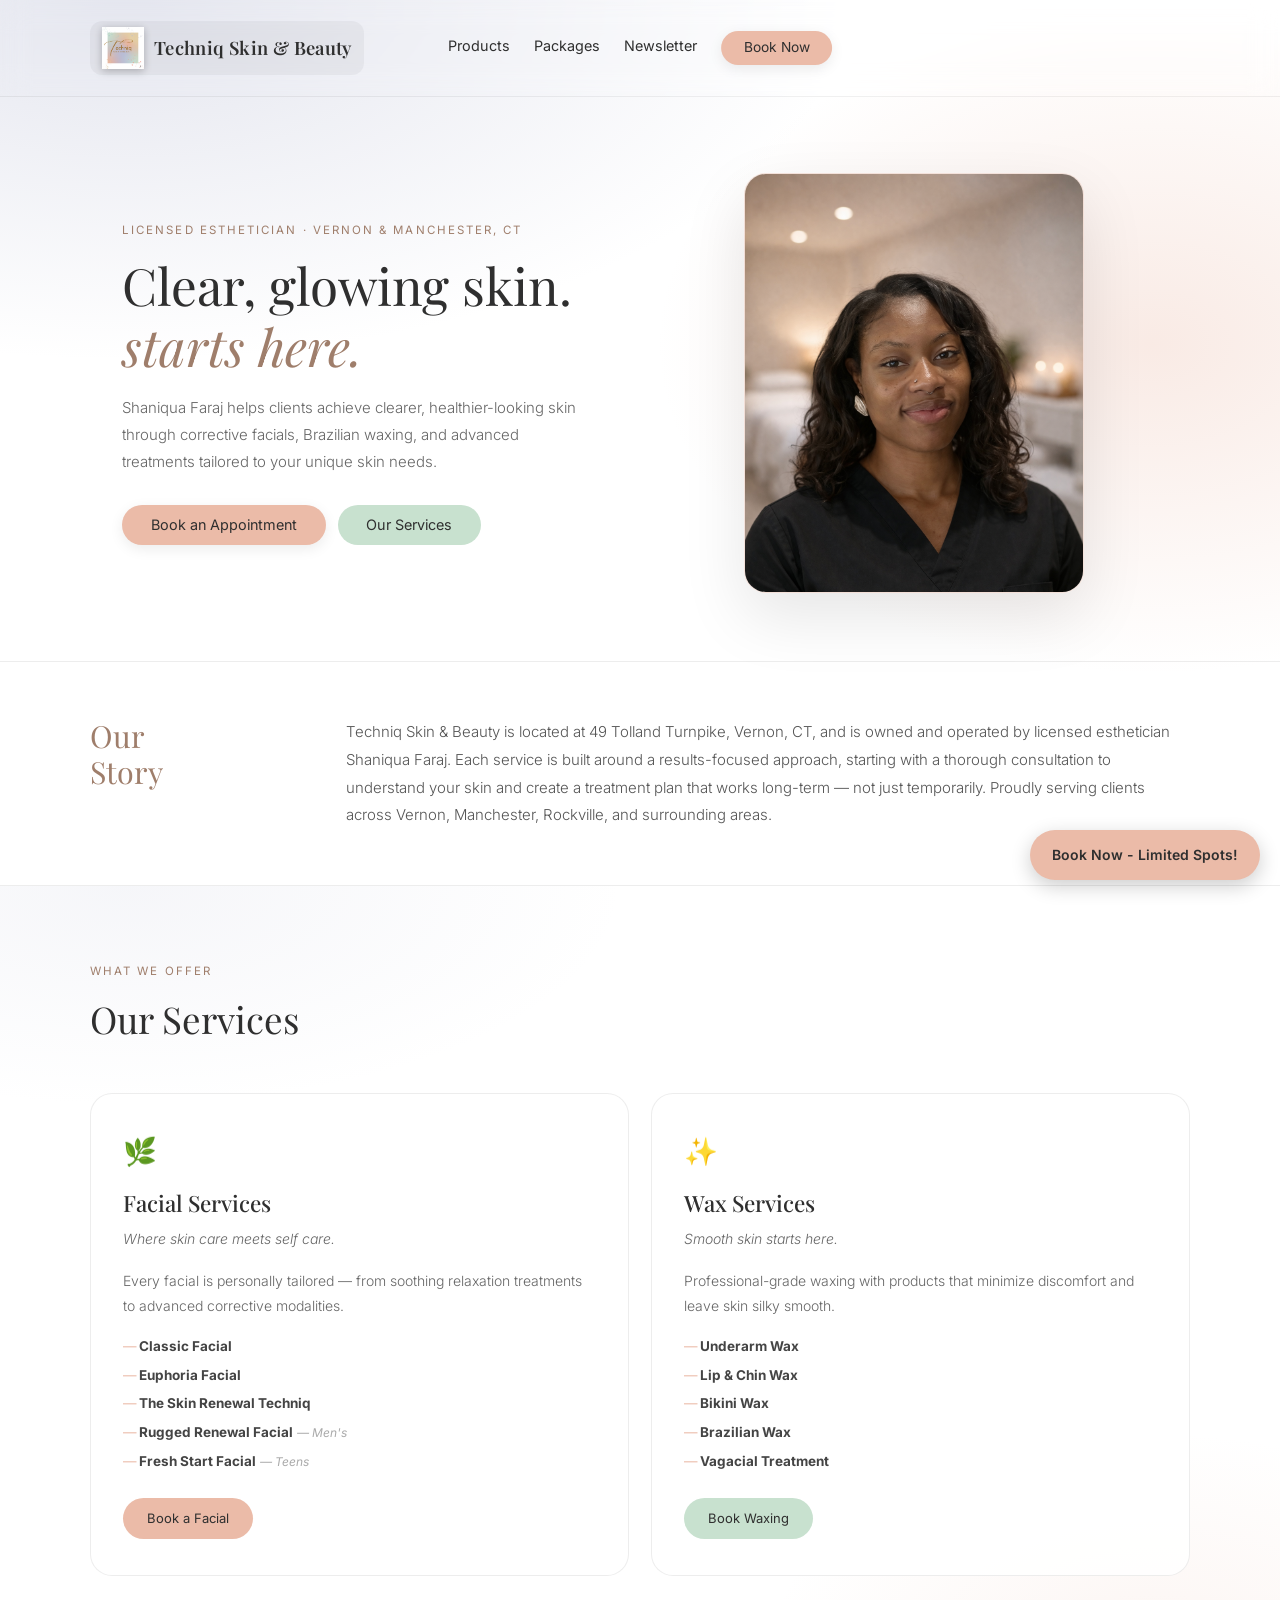
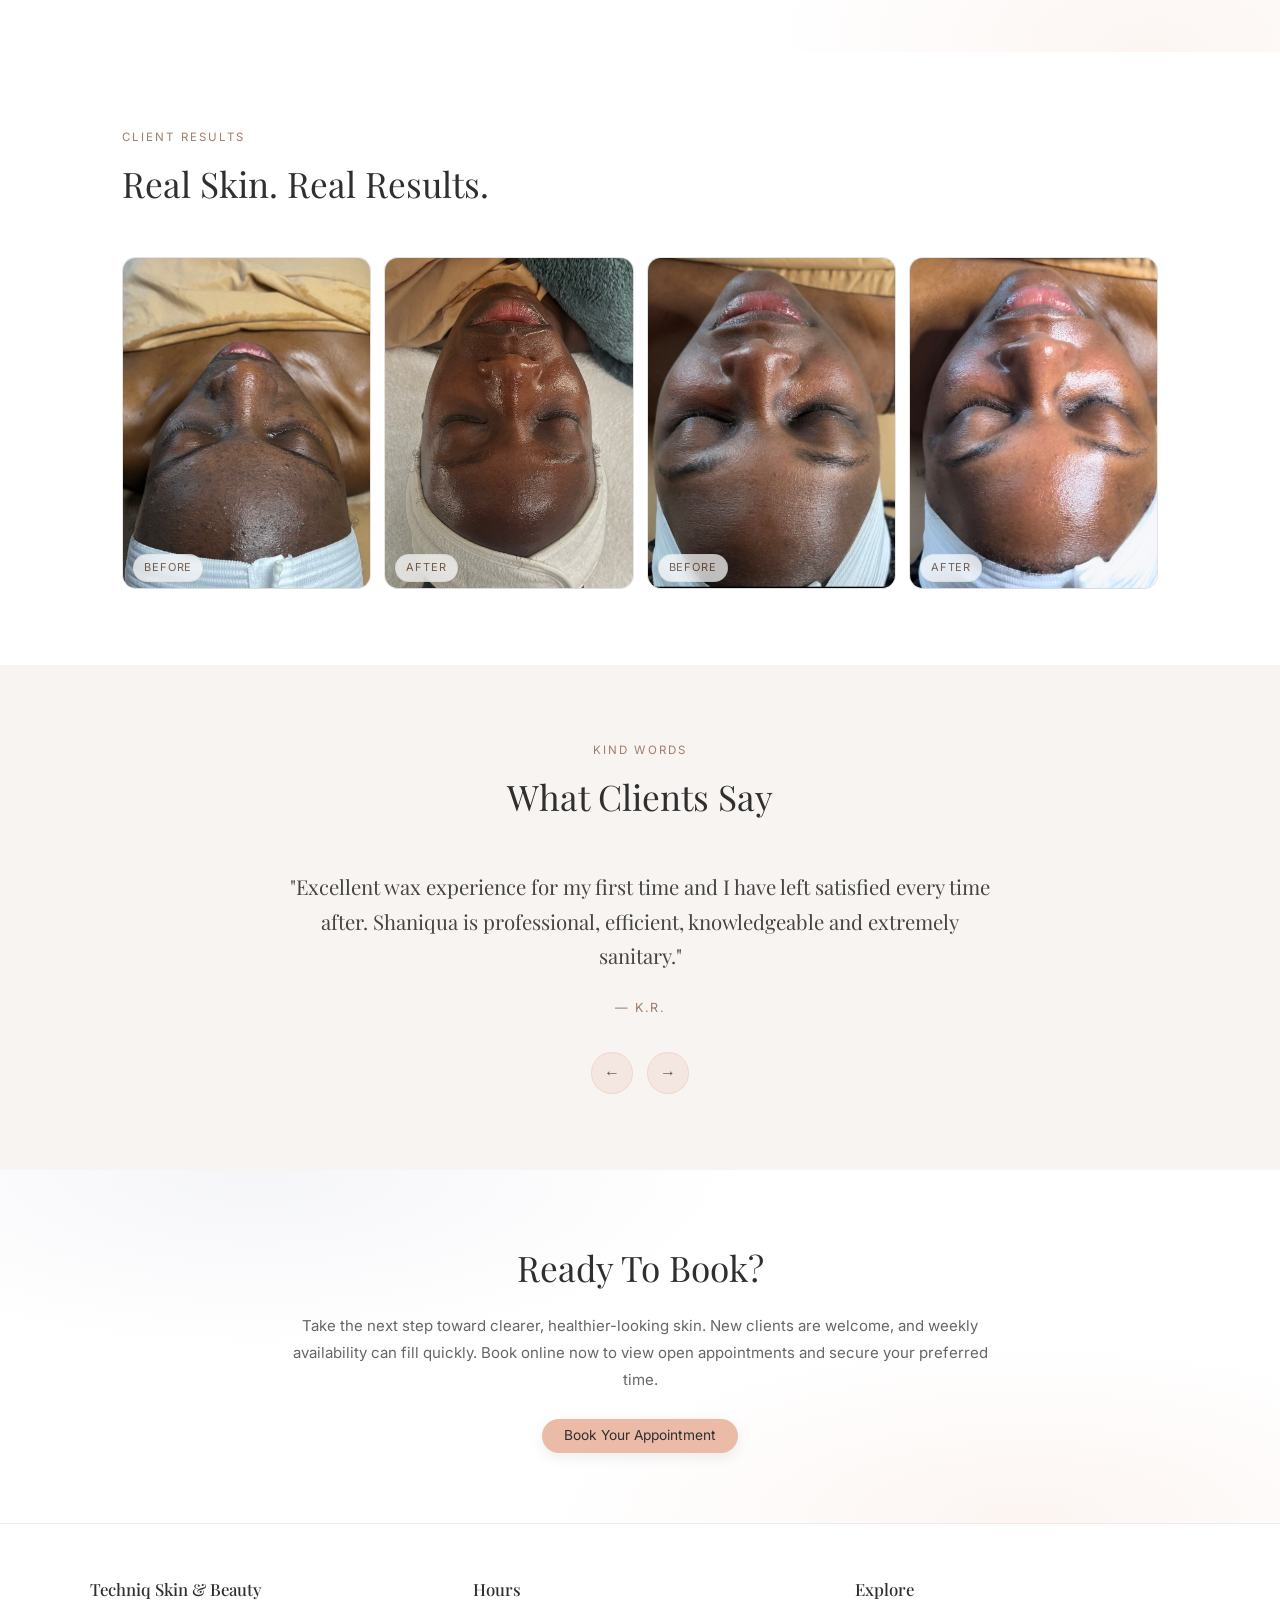
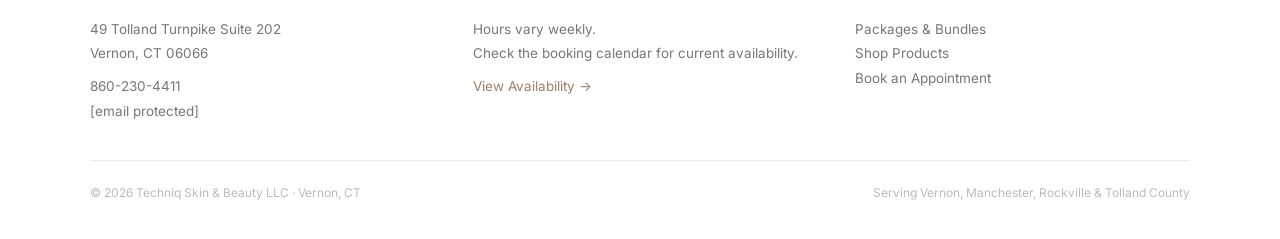
==== index.html @ f0618d81 "Add files via upload" ====
<!DOCTYPE html>
<html lang="en">
<head>
  <meta charset="UTF-8" />
  <meta name="viewport" content="width=device-width, initial-scale=1.0" />

  <!-- ═══════════════════════════════════════
       SEO — PRIMARY
  ════════════════════════════════════════ -->
  <title>Techniq Skin & Beauty | Licensed Esthetician in Vernon & Manchester, CT</title>
  <meta name="description" content="Techniq Skin & Beauty — licensed esthetician Shaniqua Faraj offering corrective facials, Brazilian waxing, microdermabrasion, and chemical peels in Vernon, CT. Serving Manchester, Rockville & surrounding areas. Book online today." />
  <meta name="keywords" content="esthetician Vernon CT, esthetician Manchester CT, facial Vernon CT, Brazilian wax Vernon CT, microdermabrasion Connecticut, corrective facial CT, skincare Rockville CT, waxing Vernon CT, chemical peel CT, licensed esthetician Hartford County" />
  <meta name="author" content="Techniq Skin & Beauty" />
  <meta name="robots" content="index, follow" />
  <link rel="canonical" href="https://www.techniqskinandbeauty.com/" />

  <!-- ═══════════════════════════════════════
       SEO — OPEN GRAPH
  ════════════════════════════════════════ -->
  <meta property="og:type" content="website" />
  <meta property="og:url" content="https://www.techniqskinandbeauty.com/" />
  <meta property="og:title" content="Techniq Skin & Beauty | Licensed Esthetician in Vernon, CT" />
  <meta property="og:description" content="Corrective facials, Brazilian waxing, microdermabrasion & more. Personalized skincare by licensed esthetician Shaniqua Faraj in Vernon, CT." />
  <meta property="og:locale" content="en_US" />
  <meta property="og:site_name" content="Techniq Skin & Beauty" />

  <!-- ═══════════════════════════════════════
       SEO — TWITTER CARD
  ════════════════════════════════════════ -->
  <meta name="twitter:card" content="summary_large_image" />
  <meta name="twitter:title" content="Techniq Skin & Beauty | Vernon, CT Esthetician" />
  <meta name="twitter:description" content="Corrective facials, Brazilian waxing & more. Book with licensed esthetician Shaniqua Faraj in Vernon, CT." />

  <!-- ═══════════════════════════════════════
       SEO — LOCAL BUSINESS SCHEMA
  ════════════════════════════════════════ -->
  <script type="application/ld+json">
  {
    "@context": "https://schema.org",
    "@type": "BeautySalon",
    "name": "Techniq Skin & Beauty LLC",
    "description": "Licensed esthetician offering corrective facials, Brazilian waxing, microdermabrasion, chemical peels, and customized skincare treatments in Vernon, CT.",
    "url": "https://www.techniqskinandbeauty.com/",
    "telephone": "+18602304411",
    "email": "techniqskinandbeauty@gmail.com",
    "address": {
      "@type": "PostalAddress",
      "streetAddress": "49 Tolland Turnpike Suite 202",
      "addressLocality": "Vernon",
      "addressRegion": "CT",
      "postalCode": "06066",
      "addressCountry": "US"
    },
    "geo": {
      "@type": "GeoCoordinates",
      "latitude": 41.81808,
      "longitude": -72.51005
    },
    "areaServed": ["Vernon, CT", "Manchester, CT", "Rockville, CT", "Tolland, CT", "South Windsor, CT"],
    "priceRange": "$$",
    "hasMap": "https://maps.google.com/?q=Techniq+Skin+Beauty+LLC+Vernon+CT",
    "employee": {
      "@type": "Person",
      "name": "Shaniqua Faraj",
      "jobTitle": "Licensed Esthetician"
    },
    "makesOffer": [
      { "@type": "Offer", "itemOffered": { "@type": "Service", "name": "Classic Facial" } },
      { "@type": "Offer", "itemOffered": { "@type": "Service", "name": "Euphoria Facial" } },
      { "@type": "Offer", "itemOffered": { "@type": "Service", "name": "The Skin Renewal Techniq" } },
      { "@type": "Offer", "itemOffered": { "@type": "Service", "name": "Brazilian Wax" } },
      { "@type": "Offer", "itemOffered": { "@type": "Service", "name": "Rugged Renewal Facial" } }
    ]
  }
  </script>

  <!-- ═══════════════════════════════════════
       SEO — FAQ SCHEMA
  ════════════════════════════════════════ -->
  <script type="application/ld+json">
  {
    "@context": "https://schema.org",
    "@type": "FAQPage",
    "mainEntity": [
      {
        "@type": "Question",
        "name": "Where is Techniq Skin & Beauty located?",
        "acceptedAnswer": { "@type": "Answer", "text": "49 Tolland Turnpike Suite 202, Vernon, CT 06066. Serving Manchester, Rockville, Tolland, and South Windsor." }
      },
      {
        "@type": "Question",
        "name": "What services does Techniq Skin & Beauty offer?",
        "acceptedAnswer": { "@type": "Answer", "text": "We offer corrective facials, Brazilian waxing, microdermabrasion, chemical peels, men's facials, teen facials, and at-home skincare product bundles." }
      },
      {
        "@type": "Question",
        "name": "How do I book an appointment?",
        "acceptedAnswer": { "@type": "Answer", "text": "You can book online through our Square booking link at any time, or call us at 860-230-4411." }
      },
      {
        "@type": "Question",
        "name": "Does Techniq Skin & Beauty offer skincare products?",
        "acceptedAnswer": { "@type": "Answer", "text": "Yes. We carry professional skincare products and curated at-home bundles for dry, oily, acne-prone, sensitive, and mature skin types." }
      }
    ]
  }
  </script>

  <link rel="stylesheet" href="styles.css" />
  <link rel="preconnect" href="https://fonts.googleapis.com">
  <link rel="preconnect" href="https://fonts.gstatic.com" crossorigin>
  <link href="https://fonts.googleapis.com/css2?family=Playfair+Display:ital,wght@0,400;0,500;1,400&family=Inter:wght@300;400;500&display=swap" rel="stylesheet">

  <style>
    *, *::before, *::after { box-sizing: border-box; margin: 0; padding: 0; }

    body.home {
      font-family: 'Inter', sans-serif;
      color: #2f2f2f;
      background:
        radial-gradient(1200px 600px at 10% 0%, rgba(188,192,214,0.4), transparent 60%),
        radial-gradient(900px 600px at 90% 10%, rgba(235,187,168,0.3), transparent 55%),
        #fff;
      min-height: 100vh;
    }

 /* ── NAV ── */
.header {
  padding: 1rem 2.5rem;
  background: rgba(255,255,255,0.9);
  backdrop-filter: blur(14px);
  -webkit-backdrop-filter: blur(14px);
  position: sticky;
  top: 0;
  z-index: 100;
  border-bottom: 1px solid rgba(0,0,0,0.06);
}

.nav {
  display: flex;
  align-items: center;
  max-width: 1100px;
  margin: 0 auto;
  position: relative;
  min-height: 64px;
}


.brand,
.brand:hover,
.brand:visited {
  text-decoration: none;
  color: inherit;
}

.brand {
  cursor: pointer;
}

.brand:active {
  transform: scale(0.98);
}


.brand {
  display: flex;
  align-items: center;
  gap: 10px;
  padding: 6px 12px;
  border-radius: 12px;
  background: rgba(0,0,0,0.04);
  transition: all 0.25s ease;
  flex-shrink: 0;
}

.brand img {
  height: 42px;
  width: auto;
  display: block;
  filter: drop-shadow(0 2px 4px rgba(0,0,0,0.25));
}

.brand:hover {
  background: rgba(0,0,0,0.06);
  transform: translateY(-1px);
}

.nav-brand-text {
  font-family: 'Playfair Display', serif;
  font-weight: 600;
  font-size: 1.15rem;
  letter-spacing: 0.02em;
  color: #2f2f2f;
  white-space: nowrap;
}

.nav-center {
  position: absolute;
  left: 50%;
  transform: translateX(-50%);
  display: flex;
  gap: 24px;
  align-items: center;
}

.nav-link {
  position: relative;
  text-decoration: none;
  font-family: 'Inter', sans-serif;
  font-size: 0.9rem;
  color: #2f2f2f;
  padding-bottom: 4px;
}

.nav-link::after {
  content: '';
  position: absolute;
  left: 0;
  bottom: 0;
  width: 0%;
  height: 1.5px;
  background: #9f7e6b;
  transition: width 0.25s ease;
}

.nav-link:hover::after {
  width: 100%;
}

/* ── HAMBURGER ── */
.hamburger {
  display: none;
  margin-left: auto;
  flex-direction: column;
  gap: 5px;
  background: none;
  border: none;
  cursor: pointer;
  padding: 6px;
  z-index: 200;
  width: 42px;
  height: 42px;
  align-items: center;
  justify-content: center;
}

.hamburger span {
  display: block;
  width: 24px;
  height: 2px;
  background: #2f2f2f;
  border-radius: 2px;
  transition: all 0.3s ease;
}

.hamburger.open span:nth-child(1) {
  transform: translateY(7px) rotate(45deg);
}

.hamburger.open span:nth-child(2) {
  opacity: 0;
}

.hamburger.open span:nth-child(3) {
  transform: translateY(-7px) rotate(-45deg);
}

.mobile-menu {
  display: none;
  position: fixed;
  top: 0;
  left: 0;
  right: 0;
  bottom: 0;
  background: rgba(255,255,255,0.97);
  backdrop-filter: blur(12px);
  -webkit-backdrop-filter: blur(12px);
  z-index: 150;
  flex-direction: column;
  align-items: center;
  justify-content: center;
  gap: 20px;
  padding: 40px 32px;
}

.mobile-menu.open {
  display: flex;
}

.mobile-menu a {
  font-family: 'Playfair Display', serif;
  font-size: 1.6rem;
  font-weight: 400;
  color: #2f2f2f;
  text-decoration: none;
  padding: 10px 0;
  border-bottom: 1px solid rgba(0,0,0,0.07);
  width: 100%;
  text-align: center;
  transition: color 0.2s ease;
}

.mobile-menu a:hover {
  color: #9f7e6b;
}

.mobile-menu .mobile-book {
  margin-top: 10px;
  background: #EBBBA8;
  border-radius: 30px;
  padding: 14px 36px;
  font-size: 1rem;
  border-bottom: none;
  font-family: 'Inter', sans-serif;
}

/* ── MOBILE ── */
@media (max-width: 700px) {
  .header {
    padding: 0.9rem 1rem;
  }

  .nav {
    min-height: 56px;
  }

  .brand {
    max-width: 75%;
    padding: 6px 10px;
  }

  .brand img {
    height: 36px;
  }

  .nav-brand-text {
    font-size: 1rem;
    overflow: hidden;
    text-overflow: ellipsis;
  }

  .nav-center {
    display: none;
  }

  .hamburger {
    display: flex;
  }
}

.btn-primary,
.btn-secondary {
  display: inline-flex;
  align-items: center;
  justify-content: center;
  text-decoration: none;
  padding: 0.62rem 1.4rem;
  border-radius: 30px;
  font-size: 0.86rem;
  font-family: 'Inter', sans-serif;
  transition: transform 0.22s ease, box-shadow 0.22s ease, background-color 0.22s ease, color 0.22s ease, border-color 0.22s ease;
  white-space: nowrap;
  border: none;
  cursor: pointer;
}

.btn-primary {
  background: #EBBBA8;
  color: #2f2f2f;
  box-shadow: 0 4px 14px rgba(0,0,0,0.08);
}

.btn-primary:hover {
  background: #DFAE9A;
  transform: translateY(-1px);
  box-shadow: 0 6px 18px rgba(0,0,0,0.12);
}

.btn-secondary {
  background: #C8E1CF;
  color: #2f2f2f;
}

.btn-secondary:hover {
  background: #BDC6D7;
  transform: translateY(-1px);
}

    /* ── HERO ── */
    .hero-split {
      max-width: 1100px;
      margin: 0 auto;
      padding: 76px 32px 68px;
      display: grid;
      grid-template-columns: 1fr 1fr;
      gap: 60px;
      align-items: center;
    }
    .hero-eyebrow {
      font-size: 0.72rem;
      text-transform: uppercase;
      letter-spacing: 0.18em;
      color: #9f7e6b;
      margin-bottom: 16px;
      display: block;
    }
    .hero-tagline {
      font-family: 'Playfair Display', serif;
      font-size: clamp(2.3rem, 4vw, 3.2rem);
      font-weight: 400;
      line-height: 1.18;
      color: #2f2f2f;
      margin-bottom: 18px;
    }
    .hero-tagline em { font-style: italic; color: #9f7e6b; }
    .hero-sub {
      font-size: 15px;
      line-height: 1.8;
      color: #666;
      font-weight: 300;
      margin-bottom: 30px;
      max-width: 460px;
    }
    .hero-actions { display: flex; gap: 12px; flex-wrap: wrap; }
    .hero-actions .btn-primary,
    .hero-actions .btn-secondary { padding: 0.8rem 1.8rem; font-size: 0.9rem; }

    .hero-right { display: flex; align-items: center; justify-content: center; }
    .hero-logo-wrap {
      width: 340px; height: 420px;
      border-radius: 22px;
      overflow: hidden;
      box-shadow: 0 24px 64px rgba(0,0,0,0.10);
      border: 1px solid rgba(235,187,168,0.3);
      background: radial-gradient(500px 350px at 60% 30%, rgba(235,187,168,0.22), transparent 60%), rgba(245,241,238,0.9);
    }
    .hero-logo-wrap img { width: 100%; height: 100%; object-fit: cover; object-position: top center; display: block; }
    .hero-photo-ph {
      width: 100%; height: 100%;
      display: flex; flex-direction: column; align-items: center; justify-content: center; gap: 10px;
      color: #b5a49a; font-size: 13px; text-align: center; padding: 20px;
    }
    .hero-photo-ph svg { opacity: 0.35; }

    /* ── STORY STRIP ── */
    .story-strip {
      border-top: 1px solid rgba(0,0,0,0.07);
      border-bottom: 1px solid rgba(0,0,0,0.07);
      padding: 56px 32px;
      background: rgba(255,255,255,0.55);
    }
    .story-inner {
      max-width: 1100px;
      margin: 0 auto;
      display: grid;
      grid-template-columns: 200px 1fr;
      gap: 56px;
      align-items: start;
    }
    .story-label-col {
      font-family: 'Playfair Display', serif;
      font-size: 1.9rem;
      font-weight: 400;
      color: #9f7e6b;
      line-height: 1.2;
    }
    .story-text {
      font-size: 15px;
      line-height: 1.85;
      color: #555;
      font-weight: 300;
    }

    /* ── SERVICES ── */
    .services-section {
      padding: 76px 32px;
      background:
        radial-gradient(900px 400px at 10% 0%, rgba(188,192,214,0.14), transparent 55%),
        radial-gradient(700px 400px at 90% 100%, rgba(235,187,168,0.14), transparent 55%),
        #fff;
    }
    .services-inner { max-width: 1100px; margin: 0 auto; }
    .section-header { margin-bottom: 44px; }
    .section-eyebrow {
      font-size: 0.72rem;
      text-transform: uppercase;
      letter-spacing: 0.18em;
      color: #9f7e6b;
      margin-bottom: 10px;
      display: block;
    }
    .section-header h2 {
      font-family: 'Playfair Display', serif;
      font-size: 2.3rem;
      font-weight: 400;
      color: #2f2f2f;
    }
    .services-grid { display: grid; grid-template-columns: 1fr 1fr; gap: 22px; }
    .service-card {
      background: rgba(255,255,255,0.85);
      border: 1px solid rgba(0,0,0,0.07);
      border-radius: 22px;
      padding: 36px 32px;
      display: flex;
      flex-direction: column;
    }
    .service-icon { font-size: 1.7rem; margin-bottom: 12px; }
    .service-card h3 {
      font-family: 'Playfair Display', serif;
      font-size: 1.4rem;
      font-weight: 500;
      color: #2f2f2f;
      margin-bottom: 5px;
    }
    .service-tagline { font-size: 13px; color: #9f7e6b; font-style: italic; margin-bottom: 14px; }
    .service-card > p {
      font-size: 14px;
      line-height: 1.75;
      color: #666;
      font-weight: 300;
      margin-bottom: 18px;
    }
    .service-items { list-style: none; padding: 0; display: flex; flex-direction: column; gap: 7px; margin-bottom: 26px; }
    .service-items li { font-size: 13.5px; color: #444; padding-left: 16px; position: relative; }
    .service-items li::before { content: '—'; position: absolute; left: 0; color: #EBBBA8; }
    .service-book-link {
      display: inline-block;
      margin-top: auto;
      padding: 10px 24px;
      background: #EBBBA8;
      color: #2f2f2f;
      border-radius: 999px;
      font-size: 13px;
      text-decoration: none;
      align-self: flex-start;
      transition: transform 0.2s ease, box-shadow 0.2s ease;
    }
    .service-book-link:hover { transform: translateY(-2px); box-shadow: 0 8px 20px rgba(0,0,0,0.1); }
    .service-book-link.secondary { background: #C8E1CF; }

    /* ── GALLERY ── */
    .gallery-section { padding: 76px 32px; max-width: 1100px; margin: 0 auto; }
    .gallery-grid {
      display: grid;
      grid-template-columns: repeat(4, 1fr);
      gap: 13px;
      margin-top: 36px;
    }
    .gallery-item {
      border-radius: 14px;
      overflow: hidden;
      aspect-ratio: 3/4;
      background: radial-gradient(600px 240px at 20% 0%, rgba(188,198,215,.3), transparent 60%), rgba(245,241,238,0.9);
      border: 1px solid rgba(0,0,0,0.06);
      display: flex; align-items: center; justify-content: center;
    }
    .gallery-item img { width:100%; height:100%; object-fit:cover; display:block; }
    .gallery-ph-label { font-size:12px; color:#b5a49a; text-align:center; padding:12px; }

    /* ── TESTIMONIALS ── */
    .testimonials-section {
      background: #f7f4f1;
      padding: 76px 32px;
      text-align: center;
    }
    .slider-wrap { max-width: 720px; margin: 36px auto 0; }
    .slide { display: none; animation: fadeSlide 0.35s ease; }
    .slide.active { display: block; }
    @keyframes fadeSlide { from{opacity:0;transform:translateY(8px)} to{opacity:1;transform:translateY(0)} }
    .slide blockquote {
      font-family: 'Playfair Display', serif;
      font-size: clamp(1.05rem, 2.2vw, 1.28rem);
      font-weight: 400;
      line-height: 1.7;
      color: #444;
      margin-bottom: 20px;
    }
    .slide cite { font-size: 12.5px; font-style: normal; text-transform: uppercase; letter-spacing: 0.12em; color: #9f7e6b; }
    .slider-controls { display: flex; justify-content: center; gap: 14px; margin-top: 32px; }
    .slider-btn {
      width: 42px; height: 42px;
      border-radius: 50%;
      background: rgba(235,187,168,0.22);
      border: 1px solid rgba(235,187,168,0.4);
      cursor: pointer; font-size: 1rem; color: #6b4f3a;
      display: flex; align-items: center; justify-content: center;
      transition: background 0.2s ease;
    }
    .slider-btn:hover { background: rgba(235,187,168,0.5); }

    /* ── FOOTER ── */
    footer {
      background: #fff;
      border-top: 1px solid rgba(0,0,0,0.07);
      padding: 52px 32px 36px;
    }
    .footer-inner {
      max-width: 1100px;
      margin: 0 auto;
      display: grid;
      grid-template-columns: 1fr 1fr 1fr;
      gap: 48px;
    }
    .footer-col h4 {
      font-family: 'Playfair Display', serif;
      font-size: 1.05rem;
      font-weight: 500;
      color: #2f2f2f;
      margin-bottom: 14px;
    }
    .footer-col p, .footer-col a {
      font-size: 13.5px; color: #777; line-height: 1.85;
      text-decoration: none; display: block;
    }
    .footer-col a:hover { color: #9f7e6b; }
    .footer-bottom {
      max-width: 1100px;
      margin: 36px auto 0;
      padding-top: 22px;
      border-top: 1px solid rgba(0,0,0,0.07);
      font-size: 12px; color: #bbb;
      display: flex; justify-content: space-between; flex-wrap: wrap; gap: 8px;
    }

    /* ── RESPONSIVE ── */
    @media (max-width: 900px) {
      .header { padding: 1rem 1.4rem; }
      .hero-split { grid-template-columns: 1fr; text-align: center; padding: 48px 24px 44px; gap: 32px; }
      .hero-sub { max-width: 100%; }
      .hero-actions { justify-content: center; }
      .hero-logo-wrap { width: 230px; height: 230px; margin: 0 auto; }
      .story-inner { grid-template-columns: 1fr; gap: 14px; }
      .story-label-col { font-size: 1.45rem; }
      .services-grid { grid-template-columns: 1fr; }
      .gallery-grid { grid-template-columns: repeat(2, 1fr); }
      .footer-inner { grid-template-columns: 1fr 1fr; gap: 28px; }
    }
    @media (max-width: 540px) {
      .hero-split, .services-section, .story-strip, .testimonials-section { padding-left: 20px; padding-right: 20px; }
      .gallery-section { padding: 56px 20px; }
      .gallery-grid { grid-template-columns: repeat(2,1fr); gap: 10px; }
      .footer-inner { grid-template-columns: 1fr; }
      .footer-bottom { flex-direction: column; }
      .nav-right .btn-secondary:not(:last-child) { display: none; }
    }
        /* ── FLOATING BOOK BUTTON ── */
    .floating-book-btn {
      position: fixed;
      bottom: 20px;
      right: 20px;
      z-index: 9999;

      padding: 14px 22px;
      font-size: 14px;
      font-weight: 600;

      border-radius: 30px;
      text-decoration: none;

      background: #EBBBA8;
      color: #2f2f2f;

      box-shadow: 0 6px 20px rgba(0,0,0,0.2);
      transition: all 0.25s ease;
    }

    .floating-book-btn:hover {
      transform: translateY(-2px);
      box-shadow: 0 10px 25px rgba(0,0,0,0.3);
    }

    /* MOBILE VERSION (bigger + full width) */
    @media (max-width: 768px) {
      .floating-book-btn {
        left: 20px;
        right: 20px;
        width: calc(100% - 40px);
        text-align: center;
        font-size: 16px;
        padding: 16px;
      }
    }
      
    .gallery-item {
      position: relative;
    }

    .gallery-label {
      position: absolute;
      bottom: 10px;
      left: 10px;
      background: rgba(255,255,255,0.85);
      backdrop-filter: blur(4px);
      font-size: 11px;
      letter-spacing: 0.08em;
      text-transform: uppercase;
      padding: 4px 10px;
      border-radius: 20px;
      color: #6b4f3a;
      border: 1px solid rgba(0,0,0,0.05);
    }


    .gallery-item:hover img {
      transform: scale(1.03);
      transition: transform 0.4s ease;
    }

    .gallery-item img {
      transition: transform 0.4s ease;
    }

    .gallery-item:hover .gallery-label {
      opacity: 1;
      transform: translateY(0);
    }

    .gallery-label {
      opacity: 0.85;
      transform: translateY(4px);
      transition: all 0.25s ease;
    }
        /* ── FINAL CTA ── */
    .final-cta {
      padding: 70px 32px;
      text-align: center;
      background:
        radial-gradient(800px 300px at 20% 0%, rgba(188,192,214,0.15), transparent 60%),
        radial-gradient(800px 300px at 80% 100%, rgba(235,187,168,0.15), transparent 60%),
        #fff;
    }

    .final-cta-inner {
      max-width: 700px;
      margin: 0 auto;
    }

    .final-cta h2 {
      font-family: 'Playfair Display', serif;
      font-size: 2.2rem;
      font-weight: 400;
      margin-bottom: 16px;
      color: #2f2f2f;
    }

    .final-cta p {
      font-size: 15px;
      line-height: 1.8;
      color: #666;
      margin-bottom: 26px;
    }

</style>
</head>

<body class="home">

<!-- ══ MOBILE MENU ══ -->
<div class="mobile-menu" id="mobileMenu">
  <a href="Packages.html">Packages</a>
  <a href="products.html">Products</a>
  <a href="newsletter.html">Newsletter</a>
  <a href="https://book.squareup.com/appointments/akl2v1sa6lvvyg/location/LPYHQ6EDHX53D/services" class="mobile-book">Book Now</a>
</div>

<!-- ══ NAV ══ -->
<header class="header">
  <div class="nav">
    
    <!-- BRAND (logo + text together) -->
   <a href="index.html" class="brand">
  <img src="images/techniq-of.png" alt="Techniq Skin & Beauty">
    <span class="nav-brand-text">Techniq Skin &amp; Beauty</span>
  </a>

    <!-- CENTER: Nav -->
    <div class="nav-center">
      <a href="products.html" class="nav-link">Products</a>
      <a href="Packages.html" class="nav-link">Packages</a>
      <a href="newsletter.html" class="nav-link">Newsletter</a>
      <a href="https://book.squareup.com/appointments/akl2v1sa6lvvyg/location/LPYHQ6EDHX53D/services" class="btn-primary">Book Now</a>
    </div>

    <button class="hamburger" id="hamburger" aria-label="Open menu">
      <span></span><span></span><span></span>
    </button>

  </div>
</header>

<!-- ══ HERO ══ -->
<section class="hero-split">
  <div class="hero-left">
    <span class="hero-eyebrow">Licensed Esthetician · Vernon &amp; Manchester, CT</span>
    <h2 class="hero-tagline">
      Clear, glowing skin.<br><em>starts here.</em>
    </h2>
    <p class="hero-sub">
     Shaniqua Faraj helps clients achieve clearer, healthier-looking skin through corrective facials, Brazilian waxing, and advanced treatments tailored to your unique skin needs.
    </p>
    <div class="hero-actions">
      <a href="https://book.squareup.com/appointments/akl2v1sa6lvvyg/location/LPYHQ6EDHX53D/services" class="btn-primary">Book an Appointment</a>
      <a href="#services" class="btn-secondary">Our Services</a>
    </div>
  </div>
    <div class="hero-right">
    <div class="hero-logo-wrap">
      <img
        src="shaniqua.PNG"
        alt="Shaniqua Faraj Licensed Esthetician Vernon CT"
        onerror="this.style.display='none'; this.parentElement.innerHTML='<div class=&quot;hero-photo-ph&quot;><svg width=&quot;64&quot; height=&quot;64&quot; viewBox=&quot;0 0 24 24&quot; fill=&quot;none&quot; stroke=&quot;#EBBBA8&quot; stroke-width=&quot;1.2&quot;><circle cx=&quot;12&quot; cy=&quot;8&quot; r=&quot;4&quot;/><path d=&quot;M4 20c0-4 3.6-7 8-7s8 3 8 7&quot;/></svg><span>Photo of Shaniqua Faraj<br>coming soon</span></div>'">
    </div>
  </div>
</section>

<!-- ══ OUR STORY ══ -->
<div class="story-strip">
  <div class="story-inner">
    <div class="story-label-col">Our<br>Story</div>
    <p class="story-text">
      Techniq Skin & Beauty is located at 49 Tolland Turnpike, Vernon, CT, and is owned and operated by licensed esthetician Shaniqua Faraj. 

Each service is built around a results-focused approach, starting with a thorough consultation to understand your skin and create a treatment plan that works long-term — not just temporarily.

Proudly serving clients across Vernon, Manchester, Rockville, and surrounding areas.
    </p>
  </div>
</div>

<!-- ══ SERVICES ══ -->
<section class="services-section" id="services">
  <div class="services-inner">
    <div class="section-header">
      <span class="section-eyebrow">What We Offer</span>
      <h2>Our Services</h2>
    </div>
    <div class="services-grid">
      <div class="service-card">
        <div class="service-icon">🌿</div>
        <h3>Facial Services</h3>
        <p class="service-tagline">Where skin care meets self care.</p>
        <p>Every facial is personally tailored — from soothing relaxation treatments to advanced corrective modalities.</p>
        <ul class="service-items">
          <li><strong>Classic Facial</strong></li>
          <li><strong>Euphoria Facial</strong></li>
          <li><strong>The Skin Renewal Techniq</strong></li>
          <li><strong>Rugged Renewal Facial</strong> <em style="color:#aaa;font-size:12px;">— Men's</em></li>
          <li><strong>Fresh Start Facial</strong> <em style="color:#aaa;font-size:12px;">— Teens</em></li>
        </ul>
        <a href="https://book.squareup.com/appointments/akl2v1sa6lvvyg/location/LPYHQ6EDHX53D/services" class="service-book-link">Book a Facial</a>
      </div>
      <div class="service-card">
        <div class="service-icon">✨</div>
        <h3>Wax Services</h3>
        <p class="service-tagline">Smooth skin starts here.</p>
        <p>Professional-grade waxing with products that minimize discomfort and leave skin silky smooth.</p>
        <ul class="service-items">
          <li><strong>Underarm Wax</strong></li>
          <li><strong>Lip &amp; Chin Wax</strong></li>
          <li><strong>Bikini Wax</strong></li>
          <li><strong>Brazilian Wax</strong></li>
          <li><strong>Vagacial Treatment</strong></li>
        </ul>
        <a href="https://book.squareup.com/appointments/akl2v1sa6lvvyg/location/LPYHQ6EDHX53D/services" class="service-book-link secondary">Book Waxing</a>
      </div>
    </div>
  </div>
</section>

<!-- ══ GALLERY ══ -->
<section class="gallery-section">
  <div class="section-header">
    <span class="section-eyebrow">Client Results</span>
    <h2 style="font-family:'Playfair Display',serif;font-size:2.2rem;font-weight:400;color:#2f2f2f;">Real Skin. Real Results.</h2>
  </div>
  <div class="gallery-grid">
    <div class="gallery-item">
      <img src="client-result-1.png" alt="Client skin before corrective facial treatment Vernon CT" onerror="this.parentElement.innerHTML='<div class=gallery-ph-label>Coming soon</div>'">
      <div class="gallery-label">Before</div>
    </div>

    <div class="gallery-item">
      <img src="client-result-2.png" alt="Client skin after corrective facial microdermabrasion Manchester CT" onerror="this.parentElement.innerHTML='<div class=gallery-ph-label>Coming soon</div>'">
      <div class="gallery-label">After</div>
    </div>

    <div class="gallery-item">
      <img src="client-result-3.png" alt="Client skin before chemical peel treatment Vernon CT" onerror="this.parentElement.innerHTML='<div class=gallery-ph-label>Coming soon</div>'">
      <div class="gallery-label">Before</div>
    </div>

    <div class="gallery-item">
      <img src="client-result-4.png" alt="Client skin after chemical peel results Manchester CT" onerror="this.parentElement.innerHTML='<div class=gallery-ph-label>Coming soon</div>'">
      <div class="gallery-label">After</div>
    </div>
  </div>
</section>

<!-- ══ TESTIMONIALS ══ -->
<section class="testimonials-section">
  <div class="section-header">
    <span class="section-eyebrow">Kind Words</span>
    <h2 style="font-family:'Playfair Display',serif;font-size:2.2rem;font-weight:400;color:#2f2f2f;">What Clients Say</h2>
  </div>
  <div class="slider-wrap">
    <div class="slide active">
      <blockquote>"Excellent wax experience for my first time and I have left satisfied every time after. Shaniqua is professional, efficient, knowledgeable and extremely sanitary."</blockquote>
      <cite>— K.R.</cite>
    </div>
    <div class="slide">
      <blockquote>"It was my first experience getting a facial and Shaniqua was extremely attentive as well as knowledgeable. I left feeling more relaxed and I'm already looking forward to going back."</blockquote>
      <cite>— Monique B.</cite>
    </div>
    <div class="slide">
      <blockquote>"Shaniqua was absolutely incredible. I appreciated her patience, high level skill and expertise — I felt completely rejuvenated after my facial."</blockquote>
      <cite>— Natasha A.</cite>
    </div>
    <div class="slide">
      <blockquote>"I went to Shaniqua for a facial and left with skin that literally glowed for days. I've already booked my next appointment and can't recommend her enough."</blockquote>
      <cite>— Kristopher N.</cite>
    </div>
  </div>
  <div class="slider-controls">
    <button class="slider-btn" id="prevBtn" aria-label="Previous">←</button>
    <button class="slider-btn" id="nextBtn" aria-label="Next">→</button>
  </div>
</section>

<!-- ══ FINAL CTA ══ -->
<section class="final-cta">
  <div class="final-cta-inner">
    <h2>Ready To Book?</h2>
    <p>
      Take the next step toward clearer, healthier-looking skin.
      New clients are welcome, and weekly availability can fill quickly.
      Book online now to view open appointments and secure your preferred time.
    </p>
    <a href="https://book.squareup.com/appointments/akl2v1sa6lvvyg/location/LPYHQ6EDHX53D/services" class="btn-primary">
      Book Your Appointment
    </a>
  </div>
</section>

<!-- ══ FOOTER ══ -->
<footer>
  <div class="footer-inner">
    <div class="footer-col">
      <h4>Techniq Skin &amp; Beauty</h4>
      <p>49 Tolland Turnpike Suite 202</p>
      <p>Vernon, CT 06066</p>
      <a href="tel:8602304411" style="margin-top:8px;">860-230-4411</a>
      <a href="/cdn-cgi/l/email-protection#f78392949f999e86849c9e9996999395929682838eb7909a969e9bd994989a"><span class="__cf_email__" data-cfemail="ccb8a9afa4a2a5bdbfa7a5a2ada2a8aea9adb9b8b58caba1ada5a0e2afa3a1">[email&#160;protected]</span></a>
    </div>
    <div class="footer-col">
      <h4>Hours</h4>
      <p>Hours vary weekly.</p>
      <p>Check the booking calendar for current availability.</p>
      <a href="https://book.squareup.com/appointments/akl2v1sa6lvvyg/location/LPYHQ6EDHX53D/services" style="margin-top:8px;color:#9f7e6b;">View Availability →</a>
    </div>
    <div class="footer-col">
      <h4>Explore</h4>
      <a href="Packages.html">Packages &amp; Bundles</a>
      <a href="products.html">Shop Products</a>
      <a href="https://book.squareup.com/appointments/akl2v1sa6lvvyg/location/LPYHQ6EDHX53D/services">Book an Appointment</a>
    </div>
  </div>
  <div class="footer-bottom">
    <span>© 2026 Techniq Skin &amp; Beauty LLC · Vernon, CT</span>
    <span>Serving Vernon, Manchester, Rockville &amp; Tolland County</span>
  </div>
</footer>


<script data-cfasync="false" src="/cdn-cgi/scripts/5c5dd728/cloudflare-static/email-decode.min.js"></script>
<script>
  // Hamburger menu
  const hamburger = document.getElementById('hamburger');
  const mobileMenu = document.getElementById('mobileMenu');

  if (hamburger && mobileMenu) {
    hamburger.addEventListener('click', () => {
      hamburger.classList.toggle('open');
      mobileMenu.classList.toggle('open');
      document.body.style.overflow = mobileMenu.classList.contains('open') ? 'hidden' : '';
    });

    mobileMenu.querySelectorAll('a').forEach((a) => {
      a.addEventListener('click', () => {
        hamburger.classList.remove('open');
        mobileMenu.classList.remove('open');
        document.body.style.overflow = '';
      });
    });
  }

  // Testimonial slider
  const slides = document.querySelectorAll('.slide');
  let current = 0;

  function goTo(n) {
    if (!slides.length) return;
    slides[current].classList.remove('active');
    current = (n + slides.length) % slides.length;
    slides[current].classList.add('active');
  }

  const prevBtn = document.getElementById('prevBtn');
  const nextBtn = document.getElementById('nextBtn');

  if (prevBtn && nextBtn && slides.length) {
    prevBtn.addEventListener('click', () => goTo(current - 1));
    nextBtn.addEventListener('click', () => goTo(current + 1));
  }
</script>
<a href="https://book.squareup.com/appointments/akl2v1sa6lvvyg/location/LPYHQ6EDHX53D/services" class="floating-book-btn">
  Book Now - Limited Spots!
</a>
</body>
</html>
---- styles.css ----
/* ===============================
   HOMEPAGE LAYOUT OVERRIDES
   =============================== */

body.home .hero {
  background: none;
  padding: 0;
  margin: 0;
}

body.home .hero-content {
  max-width: none;
  margin: 0;
  padding: 0;
  text-align: left;
}

body.home .header {
  background: none;
  box-shadow: none;
}

body.home main,
body.home .hero {
  max-width: 1100px;
  margin: 0 auto;
  padding: 80px 24px;
}

:root {
  --lavender-gray: #BCC0D6;
  --soft-periwinkle: #BDC6D7;
  --peach: #EBBBA8;
  --sage: #C8E1CF;
  --taupe: #D2C2BF;
  --text-dark: #2f2f2f;
  --white: #ffffff;
}

* {
  margin: 0;
  padding: 0;
  box-sizing: border-box;
}

body {
  font-family: 'Inter', sans-serif;
  color: var(--text-dark);
  background-color: var(--white);
  line-height: 1.6;
}

/* Header */
.header {
  padding: 1.5rem 3rem;
  background-color: var(--white);
}

.nav {
  display: flex;
  justify-content: space-between;
  align-items: center;
}

.logo {
  font-family: 'Playfair Display', serif;
  font-weight: 500;
  font-size: 1.4rem;
}

/* Buttons */
.btn-primary,
.btn-secondary {
  display: inline-flex;
  align-items: center;
  justify-content: center;
  text-decoration: none;
  padding: 0.75rem 1.8rem;
  border-radius: 30px;
  font-size: 0.9rem;
  font-family: 'Inter', sans-serif;
  line-height: 1;
  box-sizing: border-box;
  transition: all 0.3s ease;
}

.btn-primary {
  background-color: var(--peach);
  color: var(--text-dark);
}

.btn-primary:hover {
  background-color: var(--taupe);
}

.btn-secondary {
  background-color: var(--sage);
  color: var(--text-dark);
}

.btn-secondary:hover {
  background-color: var(--soft-periwinkle);
}

/* Hero */
.hero {
  background-color: var(--lavender-gray);
  padding: 6rem 2rem;
  text-align: center;
}

.hero h2 {
  font-family: 'Playfair Display', serif;
  font-size: 2.2rem;
  margin-bottom: 1rem;
}

.hero p {
  max-width: 600px;
  margin: 0 auto 2rem;
  font-weight: 300;
}

/* About */
.about {
  padding: 4rem 2rem;
  max-width: 800px;
  margin: auto;
  text-align: center;
}

.about h3 {
  font-family: 'Playfair Display', serif;
  margin-bottom: 1rem;
}

/* CTA */
.cta {
  background-color: var(--taupe);
  padding: 3.5rem 2rem;
  text-align: center;
}

.cta h3 {
  margin-bottom: 1.5rem;
  font-family: 'Playfair Display', serif;
}

/* Footer */
.footer {
  padding: 2rem;
  text-align: center;
  font-size: 0.8rem;
}
.shop-container {
  display: flex;
  gap: 2rem;
  padding: 3rem;
}

.filters {
  width: 240px;
  background: #F4F5F9;
  padding: 1.5rem;
  border-radius: 16px;
}

.filter-group {
  margin-bottom: 1.5rem;
}

.filter-group h4 {
  margin-bottom: 0.5rem;
  font-size: 0.9rem;
}

.filter-group label {
  display: block;
  font-size: 0.85rem;
  margin-bottom: 0.3rem;
}

.products-grid {
  flex: 1;
  display: grid;
  grid-template-columns: repeat(auto-fill, minmax(240px, 1fr));
  gap: 2rem;
}

.product-card {
  background: white;
  border-radius: 20px;
  padding: 1.5rem;
  text-align: center;
  box-shadow: 0 8px 20px rgba(0,0,0,0.05);
}

.product-card img {
  width: 100%;
  max-height: 200px;
  object-fit: contain;
  margin-bottom: 1rem;
}

.price {
  font-weight: 500;
  margin: 0.5rem 0;
}

.best-for {
  font-size: 0.8rem;
  color: #555;
  margin-bottom: 1rem;
}

.product-card select {
  width: 100%;
  padding: 0.5rem;
  border-radius: 8px;
  margin-bottom: 1rem;
}
body {
  font-family: 'Inter', sans-serif;
  background: #ffffff;
  color: #2f2f2f;
}

.products-grid {
  display: grid;
  grid-template-columns: repeat(auto-fit, minmax(220px, 1fr));
  gap: 2rem;
  padding: 3rem;
}

.product-card {
  text-align: center;
}

.product-card img {
  width: 100%;
  max-width: 220px;
  margin-bottom: 1rem;
}

.product-detail {
  display: grid;
  grid-template-columns: 1fr 1fr;
  gap: 3rem;
  padding: 4rem;
}

.product-detail img {
  max-width: 320px;
}

.btn-primary {
  background: #EBBBA8;
  padding: 0.75rem 1.8rem;
  border-radius: 30px;
  text-decoration: none;
  color: #2f2f2f;
  display: inline-flex;
  align-items: center;
  justify-content: center;
  border: none;
  cursor: pointer;
}

/* FILTER TOGGLE BUTTON */
.filter-toggle {
  position: fixed;
  top: 110px;
  right: 30px;
  background: #EBBBA8;
  border: none;
  padding: 10px 18px;
  border-radius: 30px;
  cursor: pointer;
  font-size: 0.9rem;
  z-index: 1001;
}

/* FILTER PANEL */
.filter-panel {
  position: fixed;
  top: 0;
  right: -320px;
  width: 300px;
  height: 100vh;
  background: #fff;
  padding: 24px;
  box-shadow: -8px 0 30px rgba(0,0,0,0.08);
  transition: right 0.35s ease;
  z-index: 1000;
}

.filter-panel.open {
  right: 0;
}

/* FILTER HEADER */
.filter-header {
  display: flex;
  justify-content: space-between;
  align-items: center;
  margin-bottom: 24px;
}

.close-filter {
  background: none;
  border: none;
  font-size: 1.5rem;
  cursor: pointer;
}

/* FILTER GROUPS */
.filter-group {
  margin-bottom: 22px;
}

.filter-group h4 {
  font-size: 0.85rem;
  text-transform: uppercase;
  letter-spacing: 0.08em;
  margin-bottom: 10px;
  color: #555;
}

.filter-group label {
  display: block;
  font-size: 0.9rem;
  margin-bottom: 8px;
  cursor: pointer;
}

/* PRODUCTS GRID */
.products-container {
  display: grid;
  grid-template-columns: repeat(auto-fill, minmax(260px, 1fr));
  gap: 32px;
  padding: 80px 40px;
}

/* ===============================
   HOMEPAGE HERO FIX
   =============================== */

body.home main {
  max-width: 1100px;
  margin: 0 auto;
  padding: 80px 24px;
}

body.home .hero {
  padding: 0;
}

body.home .hero-content {
  max-width: 720px;
  margin: 120px auto 0;
  text-align: center;
}

body.home .hero-content h2 {
  margin-bottom: 24px;
}

body.home .hero-content p {
  margin-bottom: 40px;
}

body.home .hero-content .btn-primary {
  display: inline-block;
}

body.home .hero-content p {
  font-size: 17px;
  line-height: 1.8;
  color: #555;
 }

  [ Logo ]
Our Philosophy
Text
Button


/* ===============================
   HOMEPAGE GRADIENT BACKGROUND
   =============================== */

body.home {
  background:
    radial-gradient(
      1200px 600px at 10% 0%,
      rgba(188, 192, 214, 0.45),
      transparent 60%
    ),
    radial-gradient(
      900px 600px at 90% 10%,
      rgba(235, 187, 168, 0.35),
      transparent 55%
    ),
    #ffffff;
}

/* ===============================
   HOMEPAGE HERO LOGO
   =============================== */

body.home .hero-logo {
  display: flex;
  justify-content: center;
  margin-bottom: 28px;
}

body.home .hero-logo img {
  width: 220px;          /* adjust if needed */
  max-width: 70%;
  height: auto;
  opacity: 0.95;
}
body.home .hero-logo img {
  filter: drop-shadow(0 12px 30px rgba(0,0,0,0.08));
}

/* ===============================
   HOMEPAGE – GROUNDED EDITORIAL HERO
   =============================== */

body.home main {
  padding-top: 40px; /* pulls hero closer to header */
}

/* HERO CONTAINER */
body.home .hero {
  padding: 0;
  position: relative;
}

/* HERO CONTENT BLOCK */
body.home .hero-content {
  max-width: 720px;
  margin: 60px auto 0; /* WAS too low – now grounded */
  text-align: center;
  position: relative;
  z-index: 2;
}

/* LOGO POSITIONING */
body.home .hero-logo {
  margin-top: -20px;   /* gently overlaps header space */
  margin-bottom: 18px;
}

/* LOGO SIZE + PRESENCE */
body.home .hero-logo img {
  width: 240px;        /* slightly stronger presence */
  max-width: 75%;
  height: auto;
  opacity: 0.98;
  filter: drop-shadow(0 16px 36px rgba(0,0,0,0.10));
}

/* ===============================
   HOMEPAGE + PRODUCTS — SHARED BACKGROUND
   =============================== */

body.home,
body.products {
  background:
    radial-gradient(
      1200px 700px at 10% 0%,
      rgba(188, 192, 214, 0.45),
      transparent 60%
    ),
    radial-gradient(
      1000px 700px at 90% 10%,
      rgba(235, 187, 168, 0.35),
      transparent 55%
    ),
    #ffffff;
}
body.home .hero-logo {
  margin-top: -10px;
  margin-bottom: 20px;
}

body.home .hero-logo img {
  width: 230px;
  max-width: 75%;
  height: auto;
  opacity: 0.98;
  filter: drop-shadow(0 14px 30px rgba(0,0,0,0.08));
}
/* ===============================
   PRODUCT DETAIL – SOFT COLOR LAYER
   =============================== */

/* image container already exists */
.product-image {
  position: relative;
  background:
    radial-gradient(
      420px 520px at 50% 30%,
      rgba(188,192,214,0.35),
      transparent 65%
    ),
    radial-gradient(
      420px 520px at 60% 60%,
      rgba(235,187,168,0.30),
      transparent 70%
    ),
    #ffffff;
  border-radius: 28px;
}

.product-info {
  background: rgba(255,255,255,0.75);
  border-radius: 28px;
  padding: 24px 28px;
}

.product-info .best-for {
  color: #6a5a4a;
}

/* ===============================
   PRODUCT PAGE – FORCED GRADIENT
   =============================== */

/* target LEFT column image wrapper */
body:not(.home) .product-page > div:first-child {
  position: relative;
  background:
    radial-gradient(
      420px 520px at 50% 30%,
      rgba(188,192,214,0.35),
      transparent 65%
    ),
    radial-gradient(
      420px 520px at 60% 65%,
      rgba(235,187,168,0.30),
      transparent 70%
    ),
    #ffffff;
  border-radius: 28px;
  padding: 40px;
}
body:not(.home) .product-info {
  background: rgba(255,255,255,0.75);
  border-radius: 28px;
  padding: 28px 32px;
}

/* remove visual weight from image side */
body:not(.home) .product-page > div:first-child {
  background: transparent;
  padding: 0;
}
/* ===============================
   PRODUCT DETAIL – INFO CARD
   =============================== */

body:not(.home) .product-info {
  background:
    radial-gradient(
      600px 400px at 80% 20%,
      rgba(235,187,168,0.18),
      transparent 60%
    ),
    radial-gradient(
      500px 350px at 20% 80%,
      rgba(188,192,214,0.18),
      transparent 65%
    ),
    rgba(255,255,255,0.85);

  border-radius: 32px;
  padding: 36px 40px;
}
.product-info h1 {
  margin-top: 0;
}

.product-info button,
.product-info .btn-primary {
  margin-top: 28px;
}

/* ===============================
   BUNDLE CARD VISUAL ACCENT
   =============================== */

.bundle-card {
  position: relative;
}

.bundle-accent {
  height: 6px;
  width: 100%;
  border-radius: 999px;
  margin-bottom: 18px;
  background:
    linear-gradient(
      90deg,
      rgba(188,192,214,0.9),
      rgba(235,187,168,0.9)
    );
}

.bundle-card .includes {
  font-size: 13px;
  line-height: 1.6;
  color: #555;
  margin-bottom: 24px;
}

/* ===============================
   BUNDLE CARD VISUAL ACCENT
   =============================== */

.bundle-card {
  position: relative;
}

.bundle-accent {
  height: 6px;
  width: 100%;
  border-radius: 999px;
  margin-bottom: 18px;
  background:
    linear-gradient(
      90deg,
      rgba(188,192,214,0.9),
      rgba(235,187,168,0.9)
    );
}

.bundle-card .includes {
  font-size: 13px;
  line-height: 1.6;
  color: #555;
  margin-bottom: 24px;
}

/* ===============================
   BUTTON HOVER & ACTIVE STATES
   =============================== */

/* Primary button (Packages, Book, Add to Cart) */
.btn-primary {
  transition: 
    transform 0.2s ease,
    box-shadow 0.2s ease,
    background-color 0.2s ease;
}

.btn-primary:hover {
  transform: translateY(-2px);
  box-shadow: 0 10px 22px rgba(0, 0, 0, 0.12);
}

.btn-primary:active {
  transform: translateY(0);
  box-shadow: 0 6px 12px rgba(0, 0, 0, 0.15);
}

/* Secondary button (Shop Products, Home, etc.) */
.btn-secondary {
  transition: 
    transform 0.2s ease,
    box-shadow 0.2s ease,
    background-color 0.2s ease;
}

.btn-secondary:hover {
  background-color: rgba(255, 255, 255, 0.95);
  transform: translateY(-1px);
  box-shadow: 0 8px 16px rgba(0, 0, 0, 0.08);
}

.btn-secondary:active {
  transform: translateY(0);
  box-shadow: 0 4px 8px rgba(0, 0, 0, 0.12);
}

/* ===============================
   PRODUCT GRID – IMAGE SCALE UP
   =============================== */

/* image wrapper inside product card */
.product-card .product-image {
  height: 220px;           /* was smaller before */
  display: flex;
  align-items: center;
  justify-content: center;
  margin-bottom: 16px;
}

.product-card .product-image img {
  max-height: 200px;       /* controls size */
  max-width: 100%;
  object-fit: contain;
}
/* ===============================
   RAMADAN HANGING STARS - HOMEPAGE ONLY
   =============================== */

body.home .ramadan-hanging-stars {
    position: absolute;
    top: 0;
    left: 0;
    width: 100%;
    height: 180px; /* Height for hanging area */
    pointer-events: none;
    z-index: 5;
    overflow: hidden;
}

/* Individual hanging star container */
body.home .hanging-star {
    position: absolute;
    top: -20px; /* Start above the page */
    display: flex;
    flex-direction: column;
    align-items: center;
    transform-origin: top center;
    animation: swingStar var(--swing-duration, 4s) ease-in-out infinite;
    animation-delay: var(--swing-delay, 0s);
}

/* The rope/string */
body.home .star-rope {
    width: 1px;
    height: var(--rope-length, 60px);
    background: linear-gradient(to bottom, 
        rgba(235, 187, 168, 0.3), 
        rgba(188, 192, 214, 0.2)
    );
    margin-bottom: 4px;
}

/* The star */
body.home .star {
    width: var(--star-size, 16px);
    height: var(--star-size, 16px);
    background: transparent;
    position: relative;
    transform: rotate(0deg);
    filter: drop-shadow(0 0 8px rgba(235, 187, 168, 0.6));
    animation: starGlow 3s ease-in-out infinite;
}

/* Create star shape using CSS */
body.home .star::before {
    content: "★";
    position: absolute;
    top: 50%;
    left: 50%;
    transform: translate(-50%, -50%);
    font-size: var(--star-size, 16px);
    color: #EBBBA8; /* Your peach color */
    line-height: 1;
    text-shadow: 
        0 0 10px #EBBBA8,
        0 0 20px rgba(188, 192, 214, 0.5);
}

/* Alternative star styles - different colors */
body.home .star-soft::before {
    color: #BCC0D6; /* Your lavender-gray */
    text-shadow: 0 0 10px #BCC0D6;
}

body.home .star-warm::before {
    color: #D2C2BF; /* Your taupe */
    text-shadow: 0 0 10px #D2C2BF;
}

body.home .star-gold::before {
    color: #E5CFA6; /* Your buttery color */
    text-shadow: 0 0 10px #E5CFA6;
}

/* Swing animation */
@keyframes swingStar {
    0%, 100% {
        transform: rotate(0deg);
    }
    25% {
        transform: rotate(8deg);
    }
    75% {
        transform: rotate(-8deg);
    }
}

/* Gentle bounce for some stars */
body.home .hanging-star.bounce {
    animation: swingBounceStar 5s ease-in-out infinite;
}

@keyframes swingBounceStar {
    0%, 100% {
        transform: rotate(0deg) translateY(0);
    }
    25% {
        transform: rotate(8deg) translateY(-5px);
    }
    50% {
        transform: rotate(0deg) translateY(0);
    }
    75% {
        transform: rotate(-8deg) translateY(-3px);
    }
}

/* Star glow effect */
@keyframes starGlow {
    0%, 100% {
        opacity: 0.7;
        filter: drop-shadow(0 0 5px rgba(235, 187, 168, 0.4));
    }
    50% {
        opacity: 1;
        filter: drop-shadow(0 0 15px rgba(235, 187, 168, 0.8));
    }
}

/* Decorative crescent moon for homepage */
body.home .ramadan-crescent {
    position: absolute;
    top: 20px;
    left: 30px;
    font-size: 32px;
    z-index: 6;
    pointer-events: none;
    opacity: 0.7;
    animation: floatCrescent 4s ease-in-out infinite;
    filter: drop-shadow(0 0 10px rgba(235, 187, 168, 0.5));
}

@keyframes floatCrescent {
    0%, 100% {
        transform: translateY(0) rotate(0deg);
    }
    50% {
        transform: translateY(-5px) rotate(5deg);
    }
}

/* Responsive adjustments */
@media (max-width: 768px) {
    body.home .ramadan-hanging-stars {
        height: 140px;
    }
    
    body.home .star-rope {
        height: 40px;
    }
    
    body.home .star::before {
        font-size: 14px;
    }
    
    body.home .ramadan-crescent {
        font-size: 24px;
        left: 20px;
    }
}

/* Ensure header content stays below stars */
body.home .header {
    position: relative;
    z-index: 10;
}
/* ===============================
   MOBILE FIXES FOR NAVIGATION BUTTONS
   =============================== */

@media (max-width: 768px) {
  /* Fix header navigation on index.html and packages.html */
  .nav {
    flex-direction: column;
    gap: 15px;
    padding: 15px 20px;
  }
  
  .logo {
    text-align: center;
    font-size: 1.2rem;
    margin-bottom: 5px;
  }
  
  .nav-right {
    display: flex;
    flex-wrap: wrap;
    justify-content: center;
    gap: 10px;
    width: 100%;
  }
  
  /* Fix the Packages and Shop Products buttons */
  .nav-right .btn-primary,
  .nav-right .btn-secondary {
    padding: 0.7rem 1.2rem;
    font-size: 0.9rem;
    flex: 1 1 auto;
    min-width: 120px;
    text-align: center;
    white-space: nowrap;
  }
}

/* For very small phones, stack them vertically */
@media (max-width: 480px) {
  .nav-right {
    flex-direction: column;
    align-items: center;
  }
  
  .nav-right .btn-primary,
  .nav-right .btn-secondary {
    width: 100%;
    max-width: 250px;
    padding: 0.8rem 1rem;
    font-size: 1rem;
  }
}
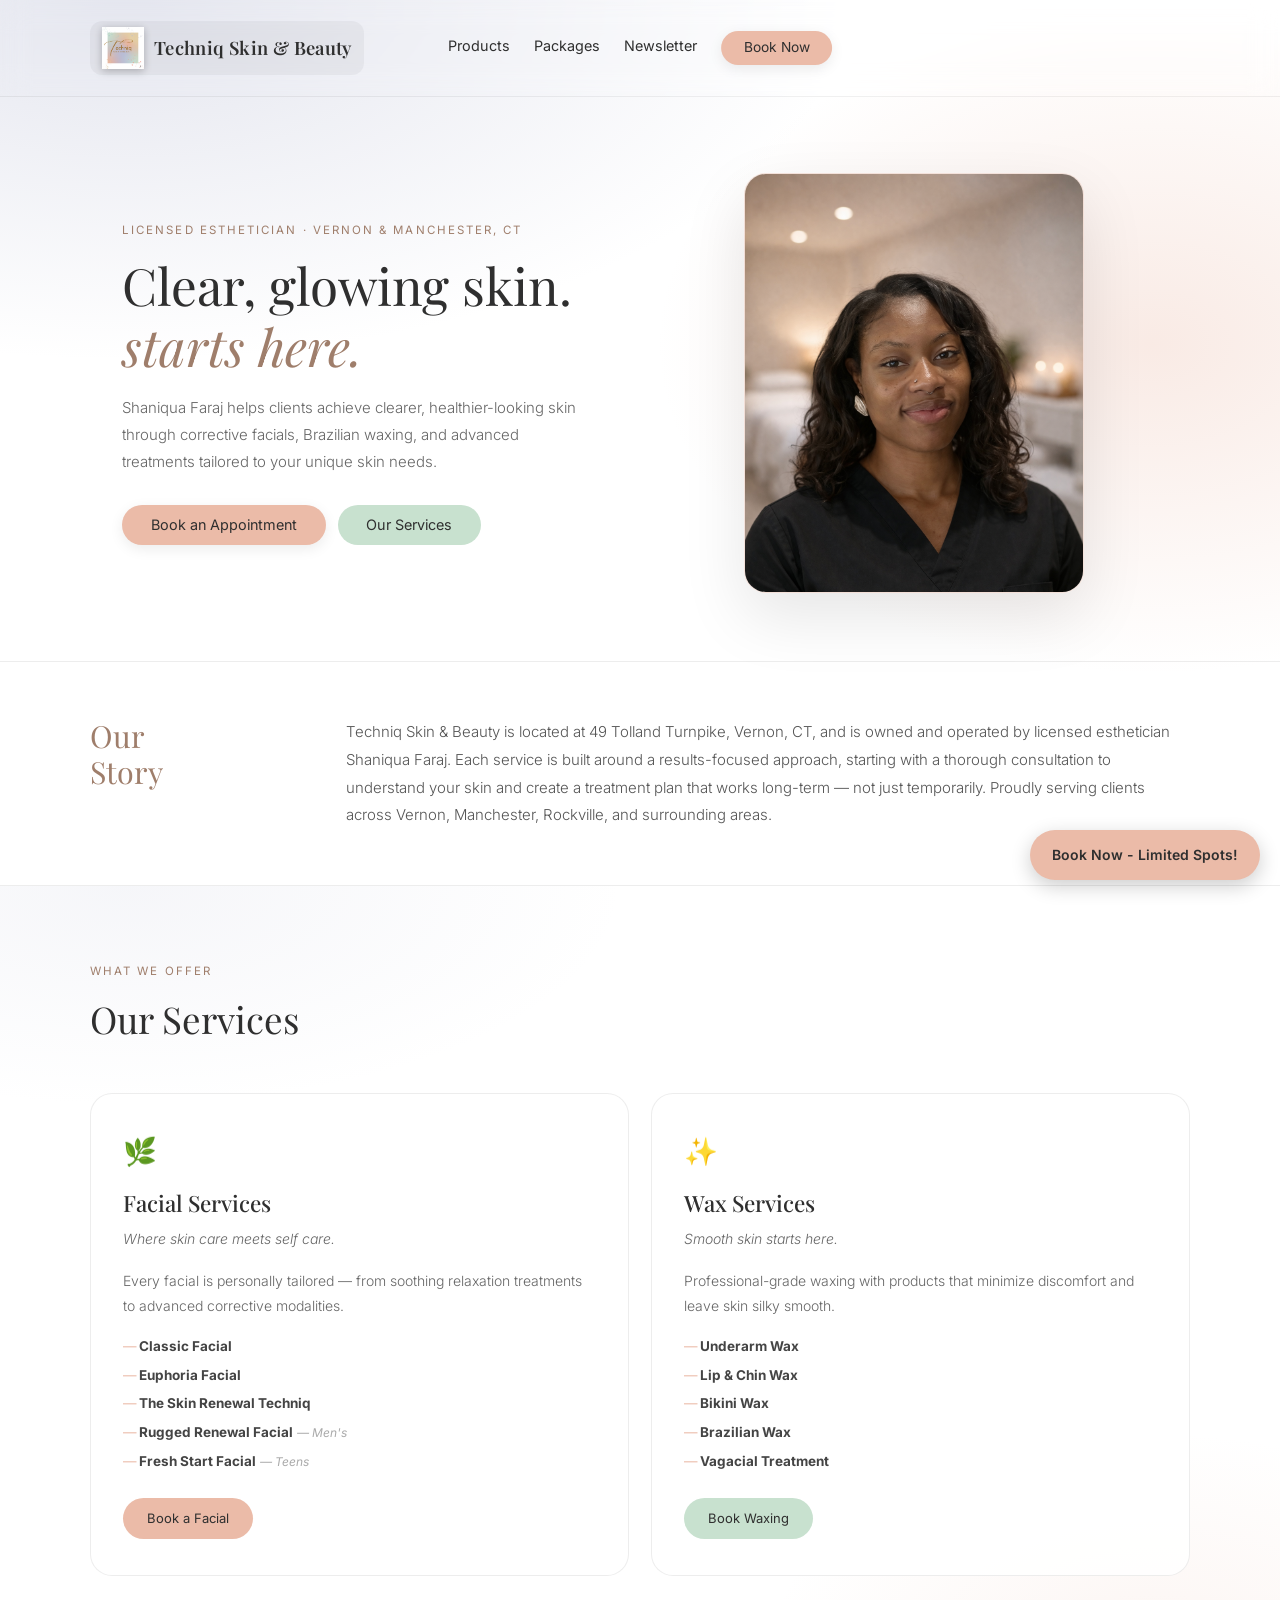
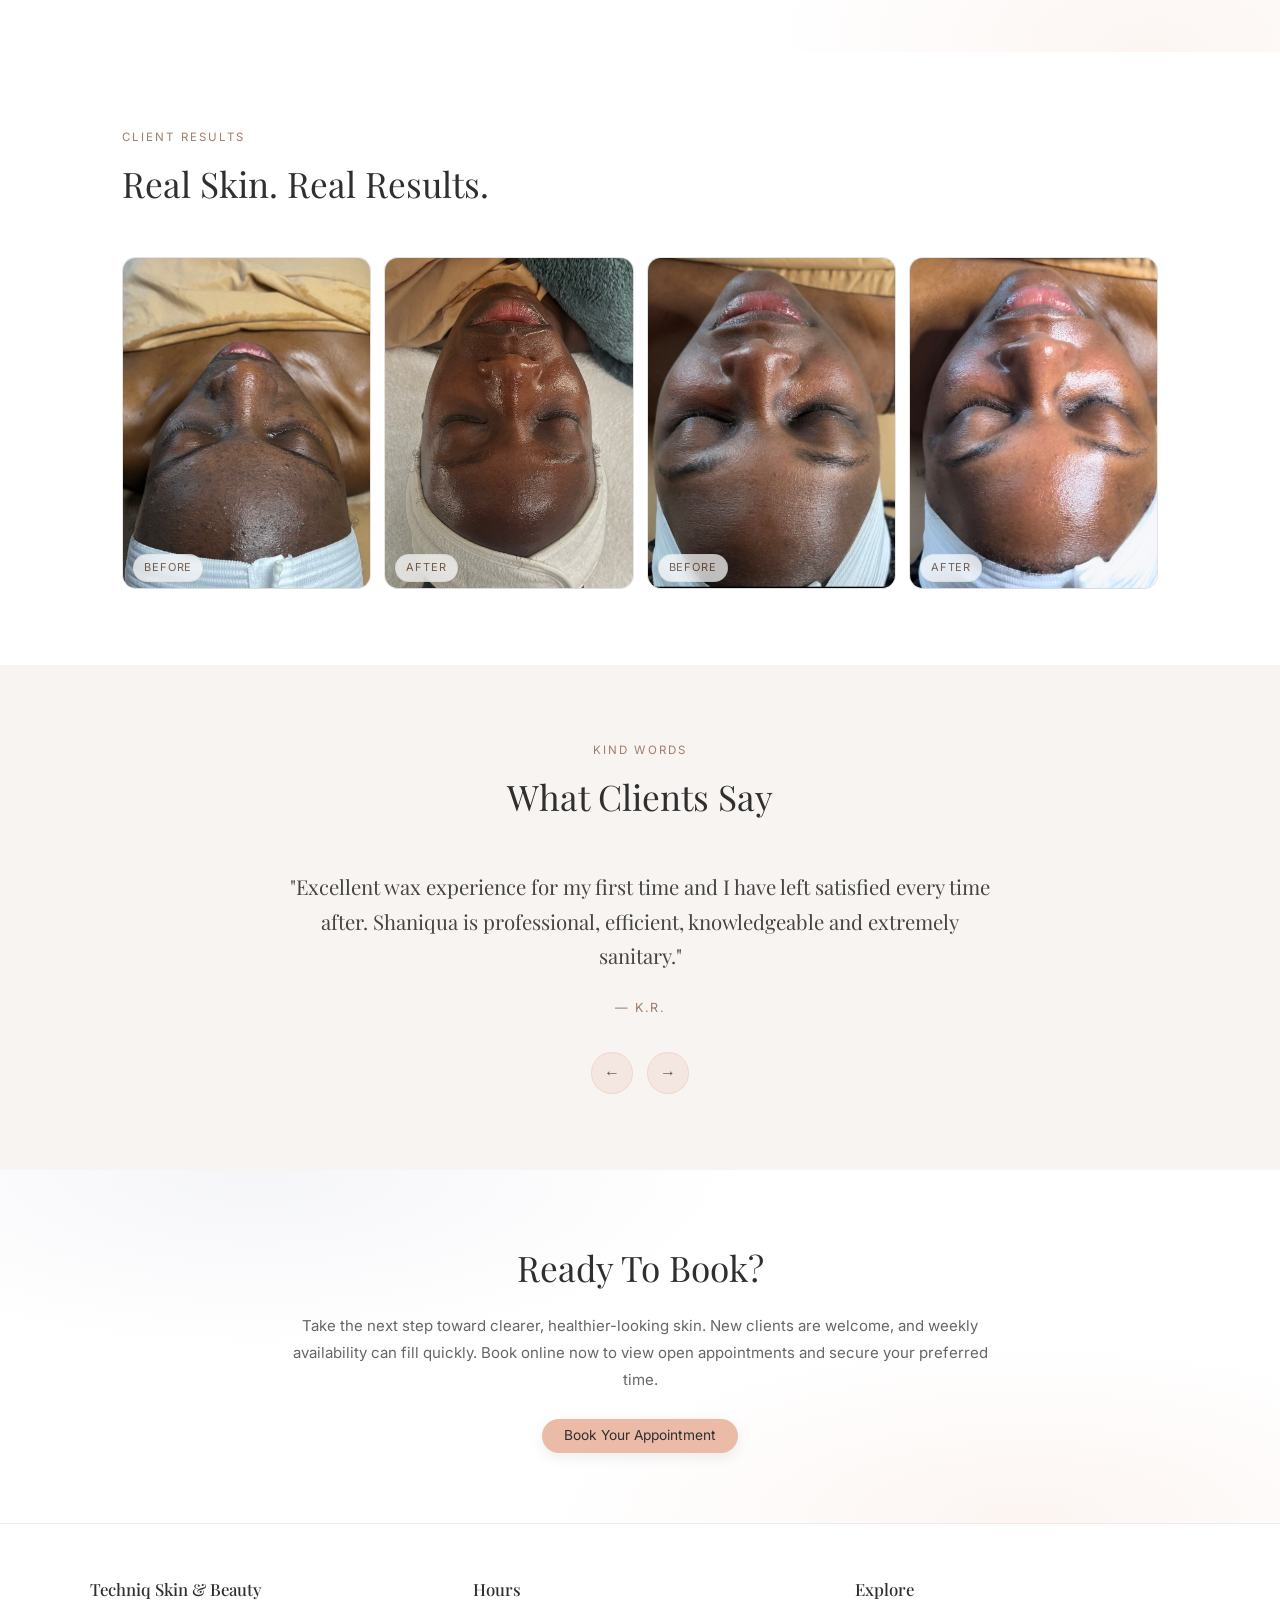
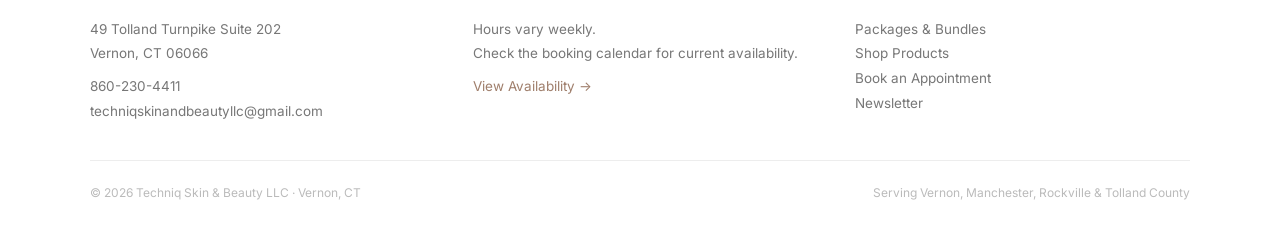
==== commit 28d8b172: "Add files via upload" ====
--- a/index.html
+++ b/index.html
@@ -325,7 +325,7 @@
   }
 
   .brand {
-    max-width: 75%;
+    max-width: calc(100% - 56px); /* leave room for hamburger */
     padding: 6px 10px;
   }
 
@@ -757,6 +757,7 @@
 
 <!-- ══ MOBILE MENU ══ -->
 <div class="mobile-menu" id="mobileMenu">
+  <a href="index.html">Home</a>
   <a href="Packages.html">Packages</a>
   <a href="products.html">Products</a>
   <a href="newsletter.html">Newsletter</a>
@@ -949,7 +950,7 @@
       <p>49 Tolland Turnpike Suite 202</p>
       <p>Vernon, CT 06066</p>
       <a href="tel:8602304411" style="margin-top:8px;">860-230-4411</a>
-      <a href="/cdn-cgi/l/email-protection#f78392949f999e86849c9e9996999395929682838eb7909a969e9bd994989a"><span class="__cf_email__" data-cfemail="ccb8a9afa4a2a5bdbfa7a5a2ada2a8aea9adb9b8b58caba1ada5a0e2afa3a1">[email&#160;protected]</span></a>
+      <a href="mailto:techniqskinandbeautyllc@gmail.com">techniqskinandbeautyllc@gmail.com</a>
     </div>
     <div class="footer-col">
       <h4>Hours</h4>
@@ -962,6 +963,7 @@
       <a href="Packages.html">Packages &amp; Bundles</a>
       <a href="products.html">Shop Products</a>
       <a href="https://book.squareup.com/appointments/akl2v1sa6lvvyg/location/LPYHQ6EDHX53D/services">Book an Appointment</a>
+      <a href="newsletter.html">Newsletter</a>
     </div>
   </div>
   <div class="footer-bottom">
@@ -971,7 +973,6 @@
 </footer>
 
 
-<script data-cfasync="false" src="/cdn-cgi/scripts/5c5dd728/cloudflare-static/email-decode.min.js"></script>
 <script>
   // Hamburger menu
   const hamburger = document.getElementById('hamburger');
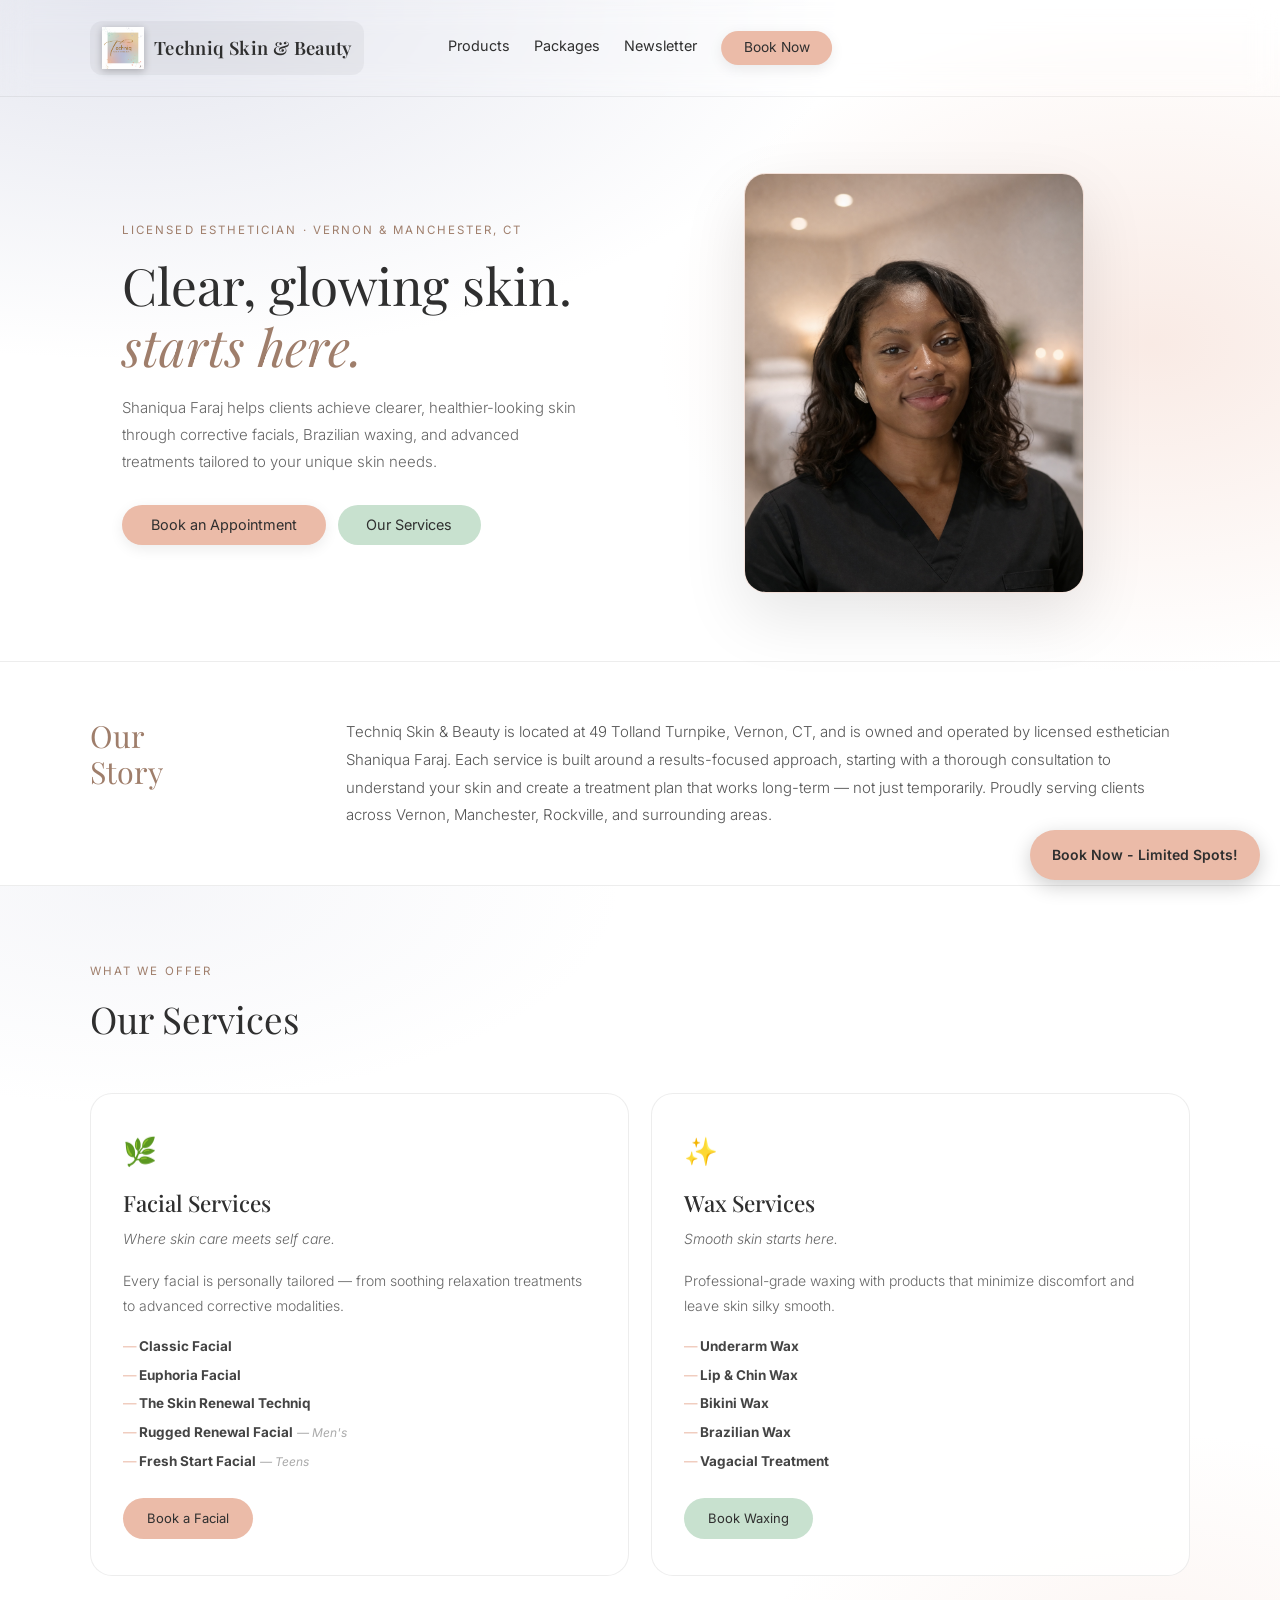
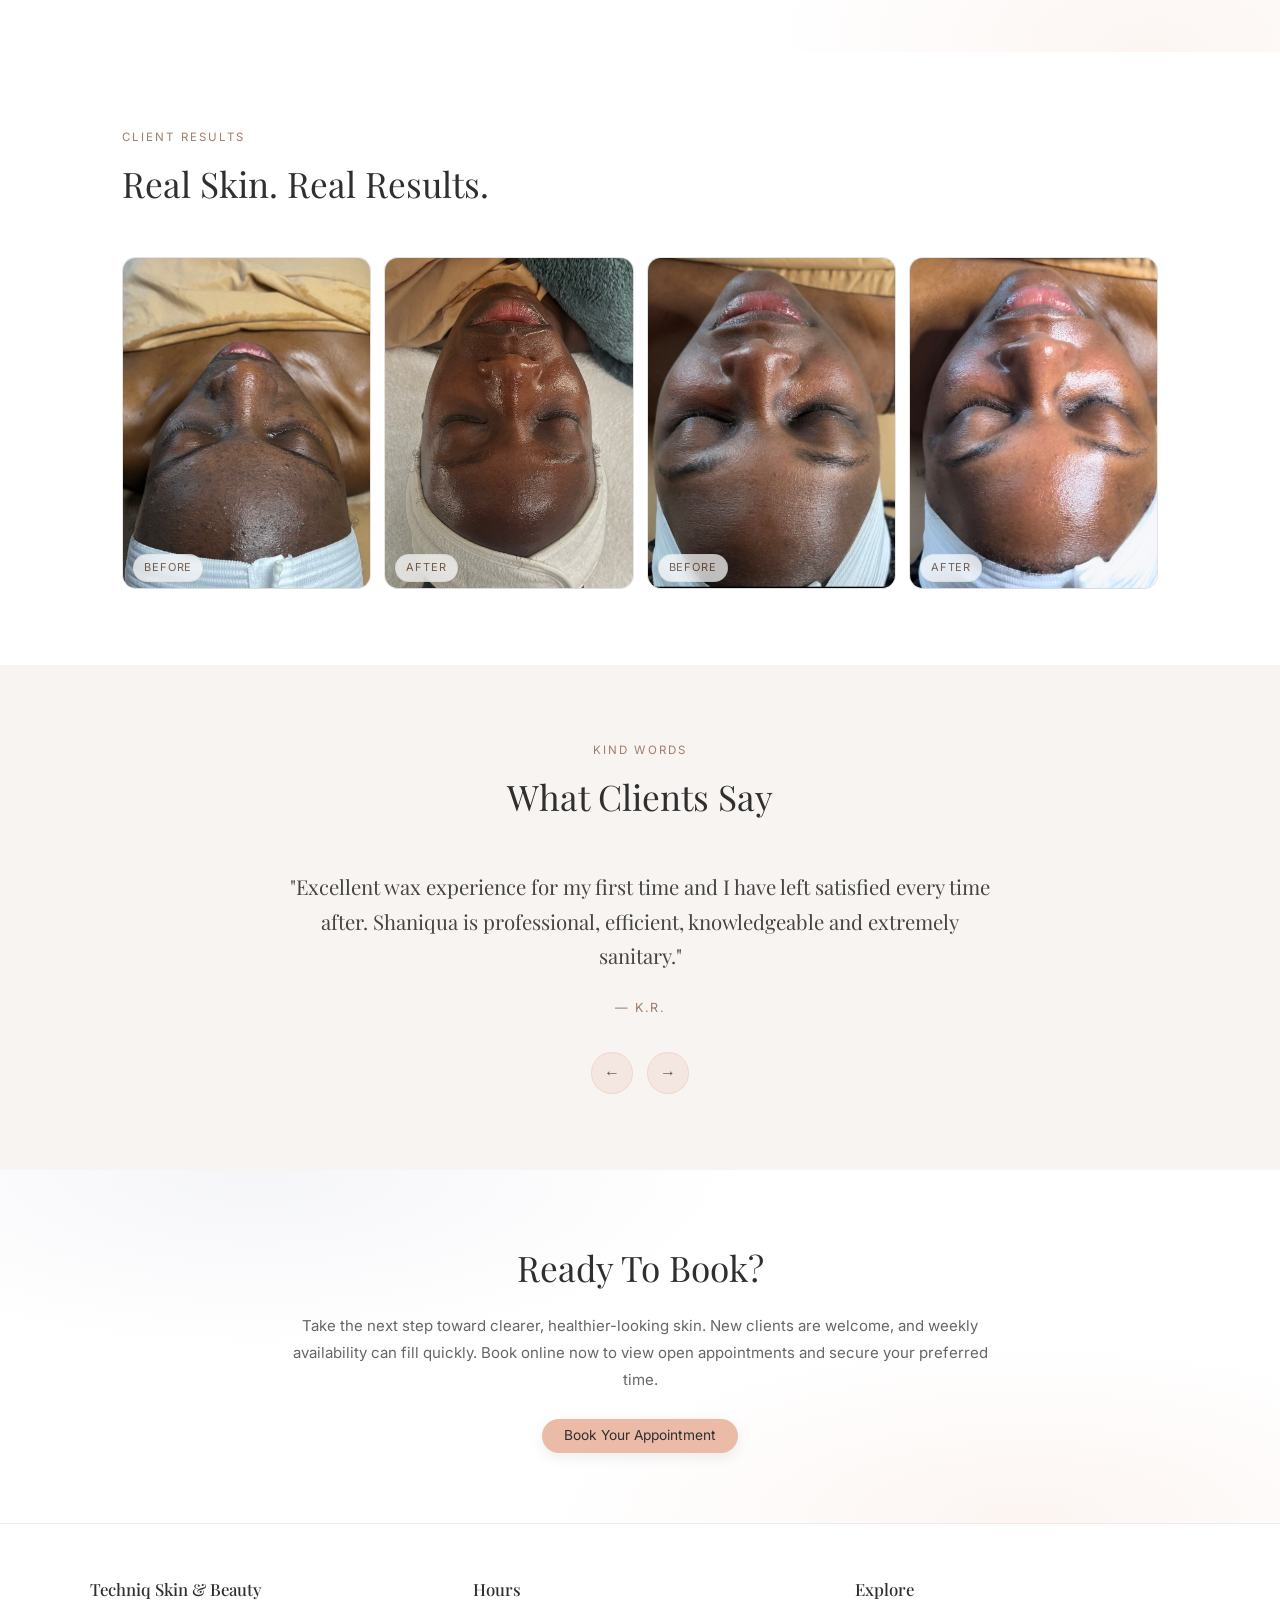
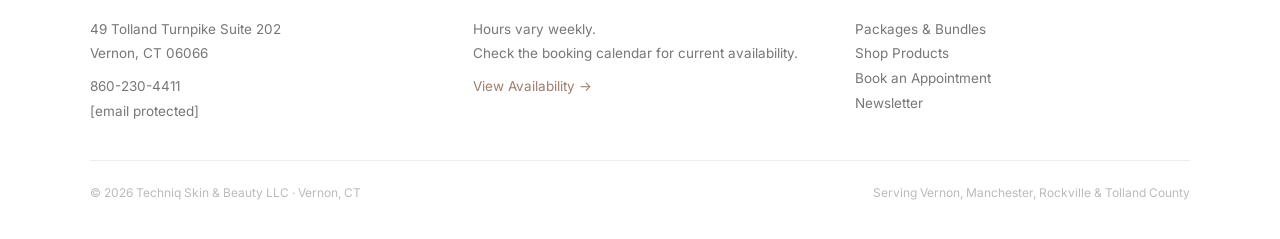
==== commit 99dc26cd: "Add files via upload" ====
--- a/index.html
+++ b/index.html
@@ -138,6 +138,7 @@
 
 .nav {
   display: flex;
+  flex-wrap: nowrap;
   align-items: center;
   max-width: 1100px;
   margin: 0 auto;
@@ -317,26 +318,33 @@
 /* ── MOBILE ── */
 @media (max-width: 700px) {
   .header {
-    padding: 0.9rem 1rem;
+    padding: 0.75rem 1rem;
   }
 
   .nav {
-    min-height: 56px;
+    min-height: 52px;
+    flex-wrap: nowrap;
+    justify-content: space-between;
   }
 
   .brand {
-    max-width: calc(100% - 56px); /* leave room for hamburger */
-    padding: 6px 10px;
+    flex: 1 1 auto;
+    min-width: 0;
+    max-width: calc(100% - 52px);
+    padding: 5px 10px;
   }
 
   .brand img {
-    height: 36px;
+    height: 34px;
+    flex-shrink: 0;
   }
 
   .nav-brand-text {
-    font-size: 1rem;
+    font-size: 0.95rem;
+    white-space: nowrap;
     overflow: hidden;
     text-overflow: ellipsis;
+    min-width: 0;
   }
 
   .nav-center {
@@ -345,6 +353,8 @@
 
   .hamburger {
     display: flex;
+    flex-shrink: 0;
+    margin-left: 8px;
   }
 }
 
@@ -434,7 +444,7 @@
       border: 1px solid rgba(235,187,168,0.3);
       background: radial-gradient(500px 350px at 60% 30%, rgba(235,187,168,0.22), transparent 60%), rgba(245,241,238,0.9);
     }
-    .hero-logo-wrap img { width: 100%; height: 100%; object-fit: cover; object-position: top center; display: block; }
+    .hero-logo-wrap img { width: 100%; height: 100%; object-fit: cover; object-position: center 15%; display: block; }
     .hero-photo-ph {
       width: 100%; height: 100%;
       display: flex; flex-direction: column; align-items: center; justify-content: center; gap: 10px;
@@ -628,7 +638,7 @@
       .hero-split { grid-template-columns: 1fr; text-align: center; padding: 48px 24px 44px; gap: 32px; }
       .hero-sub { max-width: 100%; }
       .hero-actions { justify-content: center; }
-      .hero-logo-wrap { width: 230px; height: 230px; margin: 0 auto; }
+      .hero-logo-wrap { width: 280px; height: 340px; margin: 0 auto; }
       .story-inner { grid-template-columns: 1fr; gap: 14px; }
       .story-label-col { font-size: 1.45rem; }
       .services-grid { grid-template-columns: 1fr; }
@@ -950,7 +960,7 @@
       <p>49 Tolland Turnpike Suite 202</p>
       <p>Vernon, CT 06066</p>
       <a href="tel:8602304411" style="margin-top:8px;">860-230-4411</a>
-      <a href="mailto:techniqskinandbeautyllc@gmail.com">techniqskinandbeautyllc@gmail.com</a>
+      <a href="/cdn-cgi/l/email-protection#a2d6c7c1cacccbd3d1c9cbccc3ccc6c0c7c3d7d6dbcecec1e2c5cfc3cbce8cc1cdcf"><span class="__cf_email__" data-cfemail="5d29383e3533342c2e3634333c33393f383c28292431313e1d3a303c3431733e3230">[email&#160;protected]</span></a>
     </div>
     <div class="footer-col">
       <h4>Hours</h4>
@@ -973,7 +983,7 @@
 </footer>
 
 
-<script>
+<script data-cfasync="false" src="/cdn-cgi/scripts/5c5dd728/cloudflare-static/email-decode.min.js"></script><script>
   // Hamburger menu
   const hamburger = document.getElementById('hamburger');
   const mobileMenu = document.getElementById('mobileMenu');
@@ -1017,4 +1027,4 @@
   Book Now - Limited Spots!
 </a>
 </body>
-</html>
+</html>
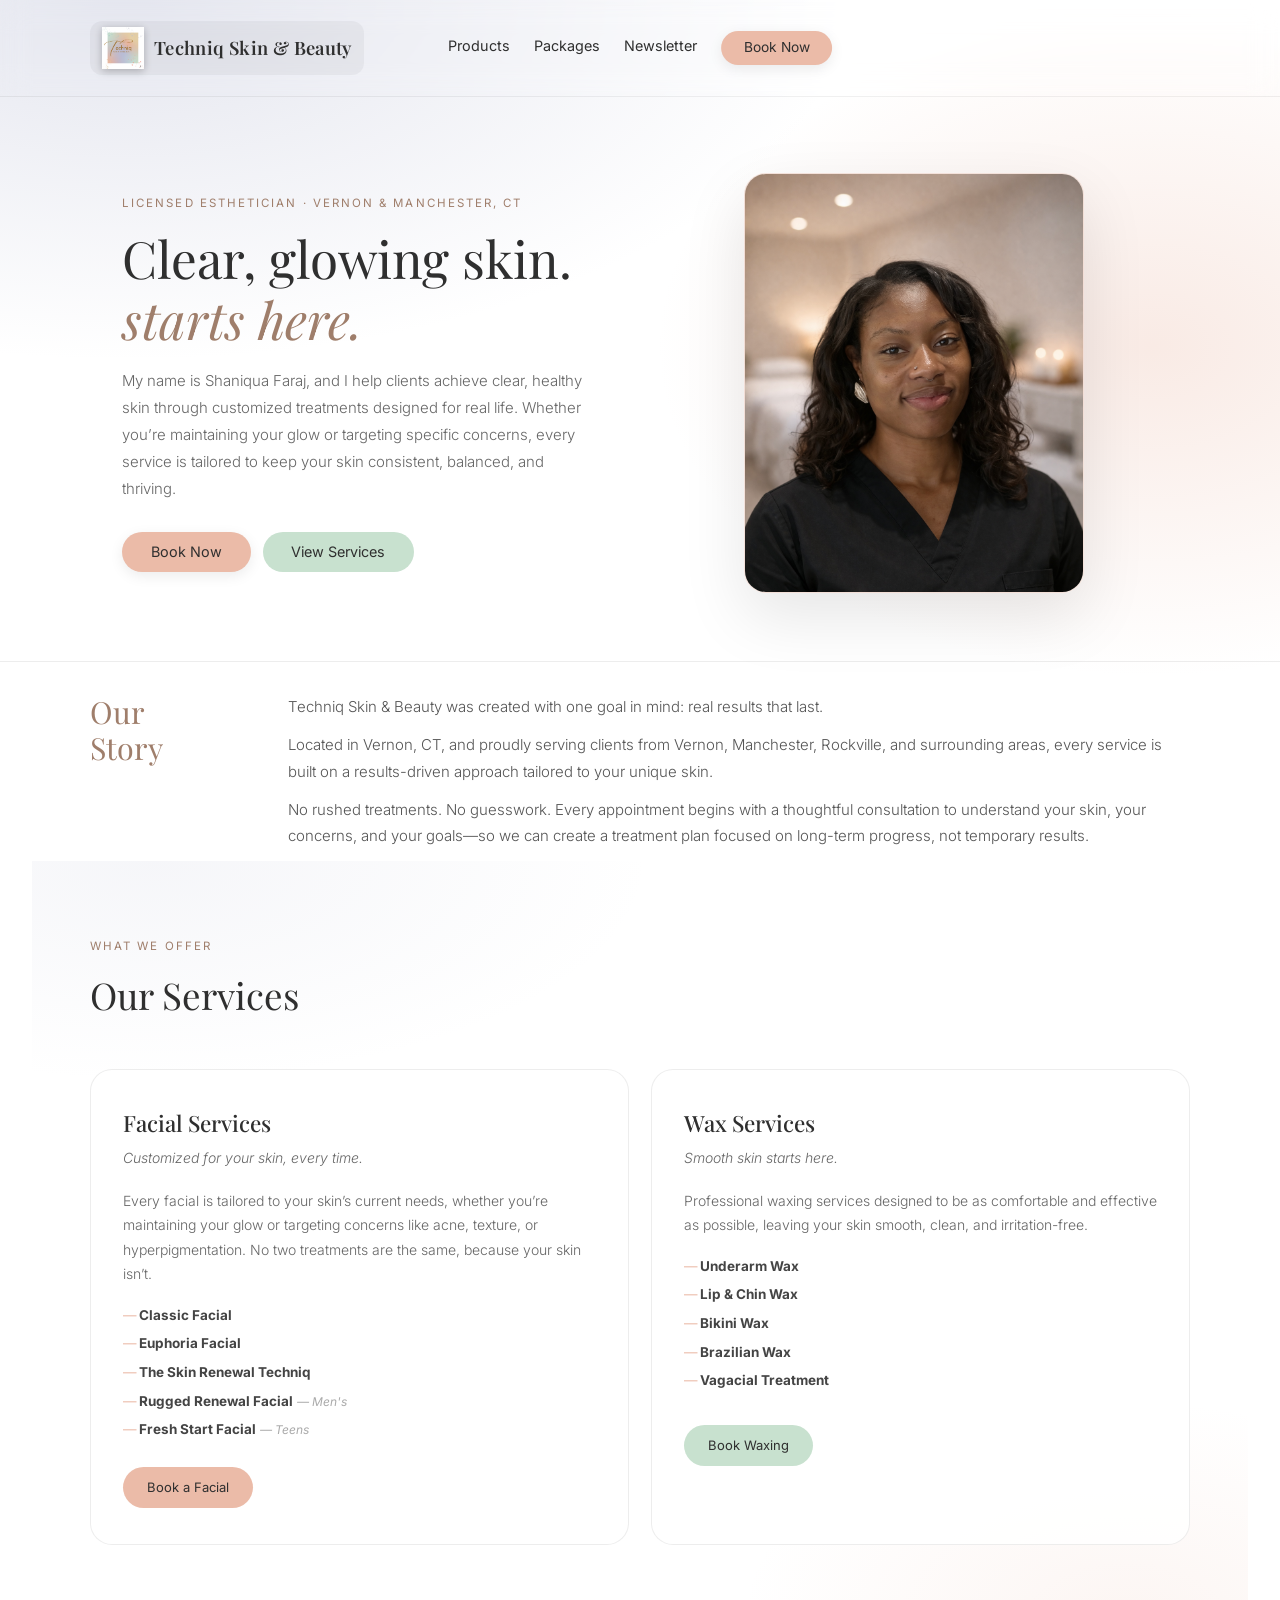
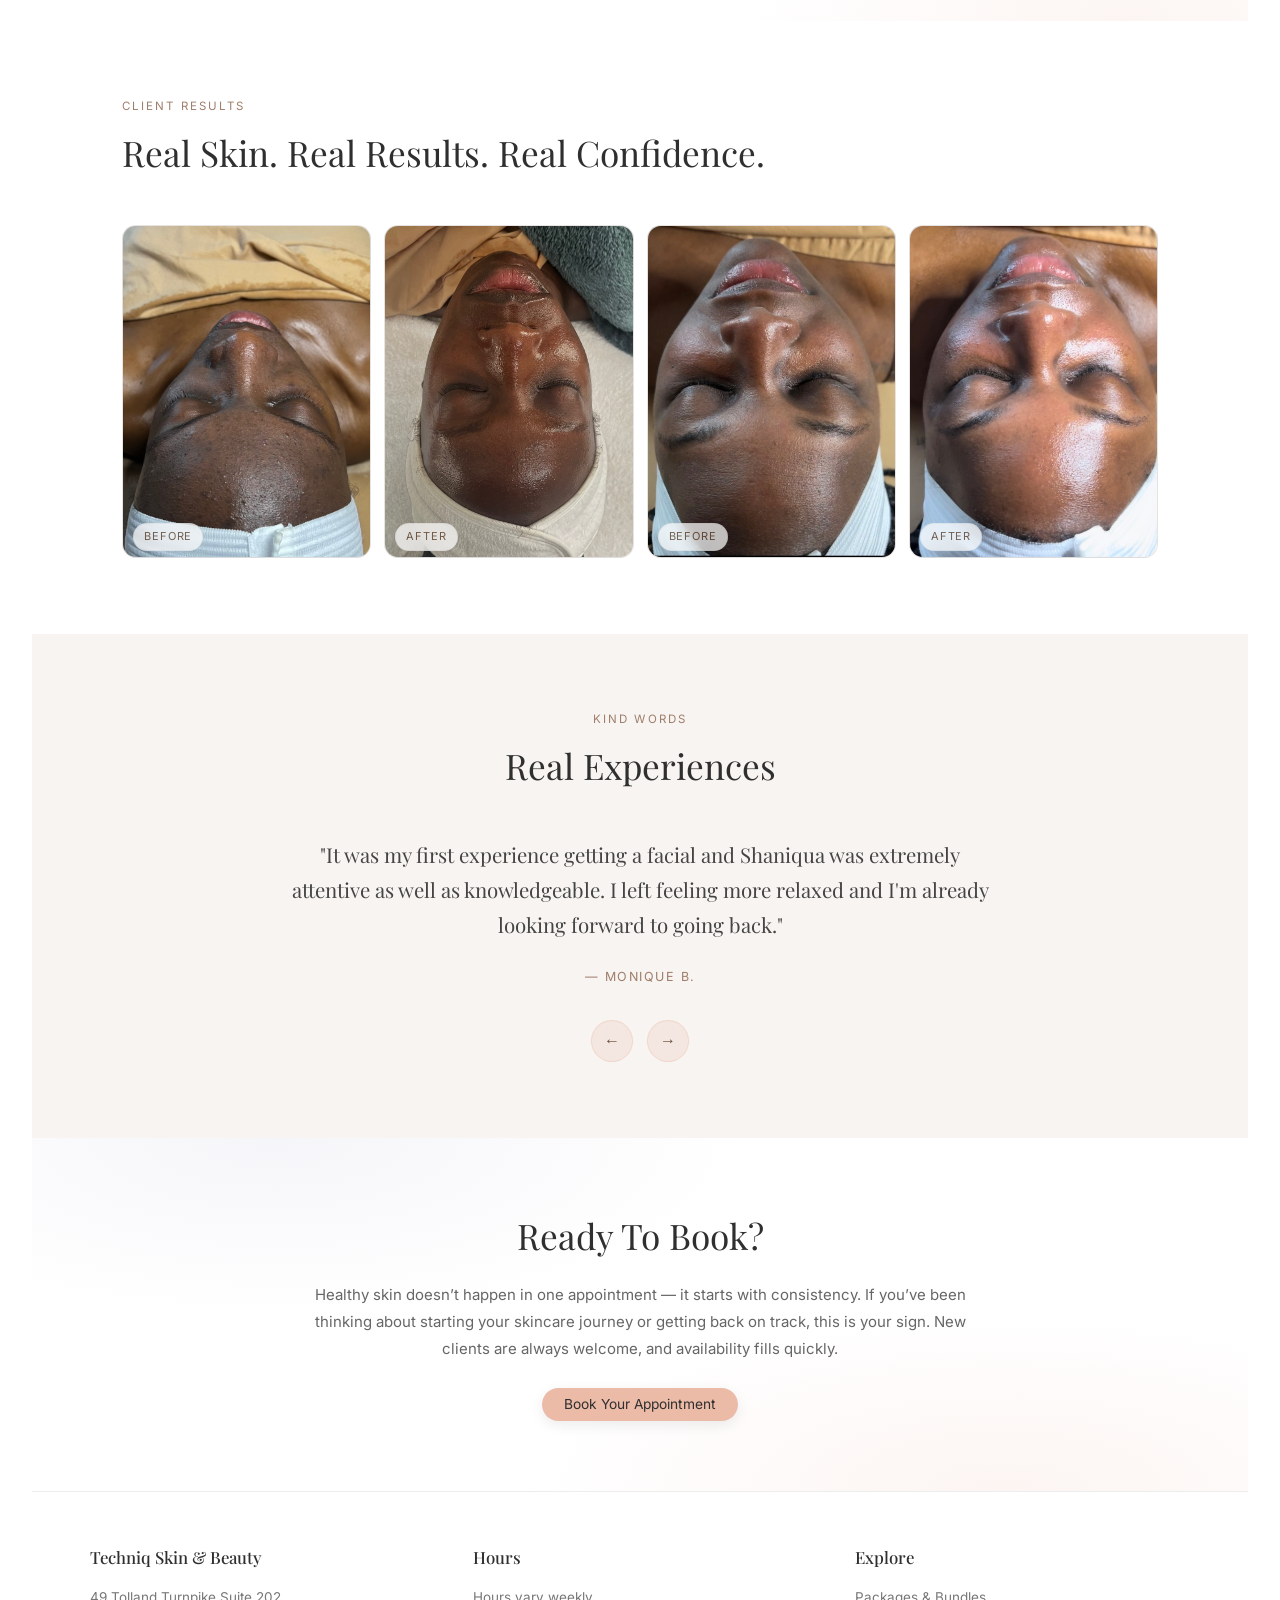
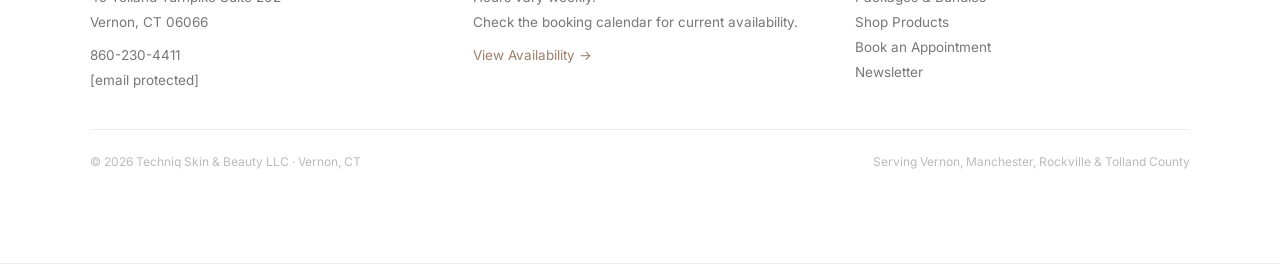
==== commit bb5d2329: "Add files via upload" ====
--- a/index.html
+++ b/index.html
@@ -171,7 +171,8 @@
   border-radius: 12px;
   background: rgba(0,0,0,0.04);
   transition: all 0.25s ease;
-  flex-shrink: 0;
+  flex-shrink: 1;
+  min-width: 0;
 }
 
 .brand img {
@@ -452,34 +453,47 @@
     }
     .hero-photo-ph svg { opacity: 0.35; }
 
-    /* ── STORY STRIP ── */
-    .story-strip {
-      border-top: 1px solid rgba(0,0,0,0.07);
-      border-bottom: 1px solid rgba(0,0,0,0.07);
-      padding: 56px 32px;
-      background: rgba(255,255,255,0.55);
-    }
-    .story-inner {
-      max-width: 1100px;
-      margin: 0 auto;
-      display: grid;
-      grid-template-columns: 200px 1fr;
-      gap: 56px;
-      align-items: start;
-    }
-    .story-label-col {
-      font-family: 'Playfair Display', serif;
-      font-size: 1.9rem;
-      font-weight: 400;
-      color: #9f7e6b;
-      line-height: 1.2;
-    }
-    .story-text {
-      font-size: 15px;
-      line-height: 1.85;
-      color: #555;
-      font-weight: 300;
-    }
+  /* ── STORY STRIP ── */
+.story-strip {
+  border-top: 1px solid rgba(0,0,0,0.07);
+  border-bottom: 1px solid rgba(0,0,0,0.07);
+  padding: 32px 32px 56px;
+  background: rgba(255,255,255,0.55);
+}
+
+.story-inner {
+  max-width: 1100px;
+  margin: 0 auto;
+  display: grid;
+  grid-template-columns: 170px minmax(0, 1fr);
+  gap: 28px;
+  align-items: start;
+}
+
+.story-label-col {
+  font-family: 'Playfair Display', serif;
+  font-size: 1.9rem;
+  font-weight: 400;
+  color: #9f7e6b;
+  line-height: 1.2;
+}
+
+.story-text {
+  max-width: 900px;
+  font-size: 15px;
+  line-height: 1.75;
+  color: #555;
+  font-weight: 300;
+}
+
+.story-text p {
+  margin: 0 0 12px;
+  line-height: 1.75;
+}
+
+.story-text p:last-child {
+  margin-bottom: 100;
+}
 
     /* ── SERVICES ── */
     .services-section {
@@ -653,7 +667,7 @@
       .footer-bottom { flex-direction: column; }
       .nav-right .btn-secondary:not(:last-child) { display: none; }
     }
-        /* ── FLOATING BOOK BUTTON ── */
+    /* ── FLOATING BOOK BUTTON ── */
     .floating-book-btn {
       position: fixed;
       bottom: 20px;
@@ -663,23 +677,31 @@
       padding: 14px 22px;
       font-size: 14px;
       font-weight: 600;
-
       border-radius: 30px;
       text-decoration: none;
 
       background: #EBBBA8;
       color: #2f2f2f;
-
       box-shadow: 0 6px 20px rgba(0,0,0,0.2);
-      transition: all 0.25s ease;
+
+      opacity: 0;
+      pointer-events: none;
+      transform: translateY(20px) scale(0.98);
+      transition: opacity 0.3s ease, transform 0.3s ease, box-shadow 0.25s ease;
+    }
+
+    .floating-book-btn.show {
+      opacity: 1;
+      pointer-events: auto;
+      transform: translateY(0) scale(1);
     }
 
     .floating-book-btn:hover {
-      transform: translateY(-2px);
+      transform: translateY(-2px) scale(1);
       box-shadow: 0 10px 25px rgba(0,0,0,0.3);
     }
 
-    /* MOBILE VERSION (bigger + full width) */
+    /* MOBILE VERSION */
     @media (max-width: 768px) {
       .floating-book-btn {
         left: 20px;
@@ -759,7 +781,16 @@
       color: #666;
       margin-bottom: 26px;
     }
-
+    /* Pulse animation */
+    @keyframes pulse {
+      0%   { transform: scale(1); }
+      50%  { transform: scale(1.04); }
+      100% { transform: scale(1); }
+    }
+
+    .floating-book-btn.pulse {
+      animation: pulse 2s ease-in-out infinite;
+    }
 </style>
 </head>
 
@@ -807,12 +838,14 @@
       Clear, glowing skin.<br><em>starts here.</em>
     </h2>
     <p class="hero-sub">
-     Shaniqua Faraj helps clients achieve clearer, healthier-looking skin through corrective facials, Brazilian waxing, and advanced treatments tailored to your unique skin needs.
+    My name is Shaniqua Faraj, and I help clients achieve clear, healthy skin through customized treatments designed for real life. Whether you’re maintaining your glow or targeting specific concerns, every service is tailored to keep your skin consistent, balanced, and thriving.
     </p>
     <div class="hero-actions">
-      <a href="https://book.squareup.com/appointments/akl2v1sa6lvvyg/location/LPYHQ6EDHX53D/services" class="btn-primary">Book an Appointment</a>
-      <a href="#services" class="btn-secondary">Our Services</a>
-    </div>
+      <a href="https://book.squareup.com/appointments/akl2v1sa6lvvyg/location/LPYHQ6EDHX53D/services" class="btn-primary">Book Now</a>
+      <a href="#services" class="btn-secondary">View Services</a>
+      
+    </div>
+    
   </div>
     <div class="hero-right">
     <div class="hero-logo-wrap">
@@ -821,6 +854,7 @@
         alt="Shaniqua Faraj Licensed Esthetician Vernon CT"
         onerror="this.style.display='none'; this.parentElement.innerHTML='<div class=&quot;hero-photo-ph&quot;><svg width=&quot;64&quot; height=&quot;64&quot; viewBox=&quot;0 0 24 24&quot; fill=&quot;none&quot; stroke=&quot;#EBBBA8&quot; stroke-width=&quot;1.2&quot;><circle cx=&quot;12&quot; cy=&quot;8&quot; r=&quot;4&quot;/><path d=&quot;M4 20c0-4 3.6-7 8-7s8 3 8 7&quot;/></svg><span>Photo of Shaniqua Faraj<br>coming soon</span></div>'">
     </div>
+  
   </div>
 </section>
 
@@ -828,14 +862,13 @@
 <div class="story-strip">
   <div class="story-inner">
     <div class="story-label-col">Our<br>Story</div>
-    <p class="story-text">
-      Techniq Skin & Beauty is located at 49 Tolland Turnpike, Vernon, CT, and is owned and operated by licensed esthetician Shaniqua Faraj. 
-
-Each service is built around a results-focused approach, starting with a thorough consultation to understand your skin and create a treatment plan that works long-term — not just temporarily.
-
-Proudly serving clients across Vernon, Manchester, Rockville, and surrounding areas.
-    </p>
-  </div>
+  <div class="story-text">
+  <p>Techniq Skin & Beauty was created with one goal in mind: real results that last.</p>
+
+  <p>Located in Vernon, CT, and proudly serving clients from Vernon, Manchester, Rockville, and surrounding areas, every service is built on a results-driven approach tailored to your unique skin.</p>
+
+  <p>No rushed treatments. No guesswork. Every appointment begins with a thoughtful consultation to understand your skin, your concerns, and your goals—so we can create a treatment plan focused on long-term progress, not temporary results.</p>
+</div>
 </div>
 
 <!-- ══ SERVICES ══ -->
@@ -847,10 +880,9 @@
     </div>
     <div class="services-grid">
       <div class="service-card">
-        <div class="service-icon">🌿</div>
         <h3>Facial Services</h3>
-        <p class="service-tagline">Where skin care meets self care.</p>
-        <p>Every facial is personally tailored — from soothing relaxation treatments to advanced corrective modalities.</p>
+        <p class="service-tagline">Customized for your skin, every time.</p>
+        <p>Every facial is tailored to your skin’s current needs, whether you’re maintaining your glow or targeting concerns like acne, texture, or hyperpigmentation. No two treatments are the same, because your skin isn’t.</p>
         <ul class="service-items">
           <li><strong>Classic Facial</strong></li>
           <li><strong>Euphoria Facial</strong></li>
@@ -861,10 +893,10 @@
         <a href="https://book.squareup.com/appointments/akl2v1sa6lvvyg/location/LPYHQ6EDHX53D/services" class="service-book-link">Book a Facial</a>
       </div>
       <div class="service-card">
-        <div class="service-icon">✨</div>
         <h3>Wax Services</h3>
         <p class="service-tagline">Smooth skin starts here.</p>
-        <p>Professional-grade waxing with products that minimize discomfort and leave skin silky smooth.</p>
+        <p>Professional waxing services designed to be as comfortable and effective as possible, leaving your skin smooth, clean, and irritation-free.</p>
+        <ul class="service-items">
         <ul class="service-items">
           <li><strong>Underarm Wax</strong></li>
           <li><strong>Lip &amp; Chin Wax</strong></li>
@@ -882,7 +914,7 @@
 <section class="gallery-section">
   <div class="section-header">
     <span class="section-eyebrow">Client Results</span>
-    <h2 style="font-family:'Playfair Display',serif;font-size:2.2rem;font-weight:400;color:#2f2f2f;">Real Skin. Real Results.</h2>
+    <h2 style="font-family:'Playfair Display',serif;font-size:2.2rem;font-weight:400;color:#2f2f2f;">Real Skin. Real Results. Real Confidence.</h2>
   </div>
   <div class="gallery-grid">
     <div class="gallery-item">
@@ -911,14 +943,10 @@
 <section class="testimonials-section">
   <div class="section-header">
     <span class="section-eyebrow">Kind Words</span>
-    <h2 style="font-family:'Playfair Display',serif;font-size:2.2rem;font-weight:400;color:#2f2f2f;">What Clients Say</h2>
+    <h2 style="font-family:'Playfair Display',serif;font-size:2.2rem;font-weight:400;color:#2f2f2f;">Real Experiences</h2>
   </div>
   <div class="slider-wrap">
     <div class="slide active">
-      <blockquote>"Excellent wax experience for my first time and I have left satisfied every time after. Shaniqua is professional, efficient, knowledgeable and extremely sanitary."</blockquote>
-      <cite>— K.R.</cite>
-    </div>
-    <div class="slide">
       <blockquote>"It was my first experience getting a facial and Shaniqua was extremely attentive as well as knowledgeable. I left feeling more relaxed and I'm already looking forward to going back."</blockquote>
       <cite>— Monique B.</cite>
     </div>
@@ -941,10 +969,8 @@
 <section class="final-cta">
   <div class="final-cta-inner">
     <h2>Ready To Book?</h2>
-    <p>
-      Take the next step toward clearer, healthier-looking skin.
-      New clients are welcome, and weekly availability can fill quickly.
-      Book online now to view open appointments and secure your preferred time.
+   <p>
+      Healthy skin doesn’t happen in one appointment — it starts with consistency. If you’ve been thinking about starting your skincare journey or getting back on track, this is your sign. New clients are always welcome, and availability fills quickly.
     </p>
     <a href="https://book.squareup.com/appointments/akl2v1sa6lvvyg/location/LPYHQ6EDHX53D/services" class="btn-primary">
       Book Your Appointment
@@ -1023,8 +1049,58 @@
     nextBtn.addEventListener('click', () => goTo(current + 1));
   }
 </script>
+
+<script>
+document.addEventListener("DOMContentLoaded", function () {
+  const btn = document.querySelector(".floating-book-btn");
+  if (!btn) return;
+
+  let lastScrollY = window.scrollY;
+  let pulseStartTimer;
+  let pulseInterval;
+
+  function startPulseCycle() {
+    pulseStartTimer = setTimeout(() => {
+      triggerPulse();
+      pulseInterval = setInterval(triggerPulse, 10000);
+    }, 3000);
+  }
+
+  function triggerPulse() {
+    btn.classList.add("pulse");
+
+    // now matches 2 second animation
+    setTimeout(() => {
+      btn.classList.remove("pulse");
+    }, 2000);
+  }
+
+  function stopPulseCycle() {
+    clearTimeout(pulseStartTimer);
+    clearInterval(pulseInterval);
+    btn.classList.remove("pulse");
+  }
+
+  window.addEventListener("scroll", function () {
+    const currentScrollY = window.scrollY;
+
+    if (currentScrollY > lastScrollY && currentScrollY > 5) {
+      if (!btn.classList.contains("show")) {
+        btn.classList.add("show");
+        startPulseCycle();
+      }
+    } else {
+      btn.classList.remove("show");
+      stopPulseCycle();
+    }
+
+    lastScrollY = currentScrollY;
+  });
+});
+</script>
+
 <a href="https://book.squareup.com/appointments/akl2v1sa6lvvyg/location/LPYHQ6EDHX53D/services" class="floating-book-btn">
-  Book Now - Limited Spots!
+  Book Now - Limited Availability!
 </a>
 </body>
 </html>
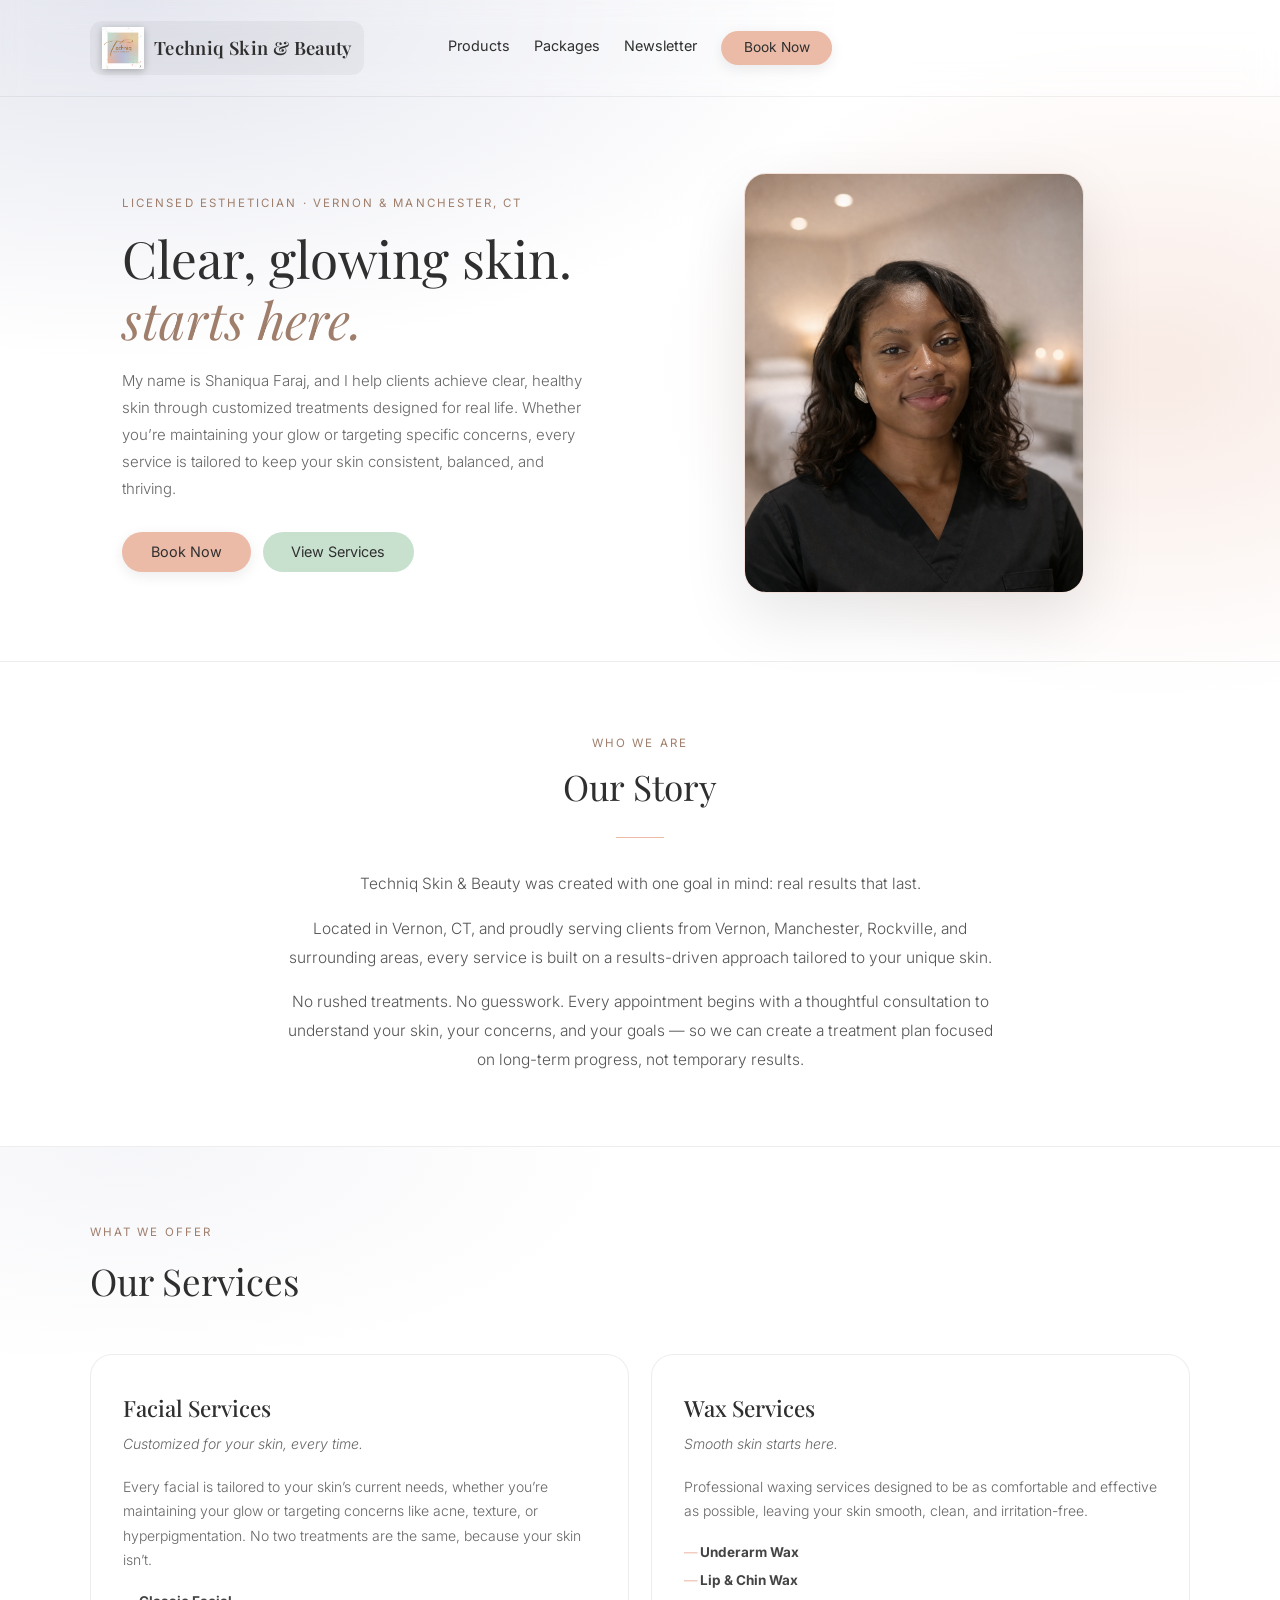
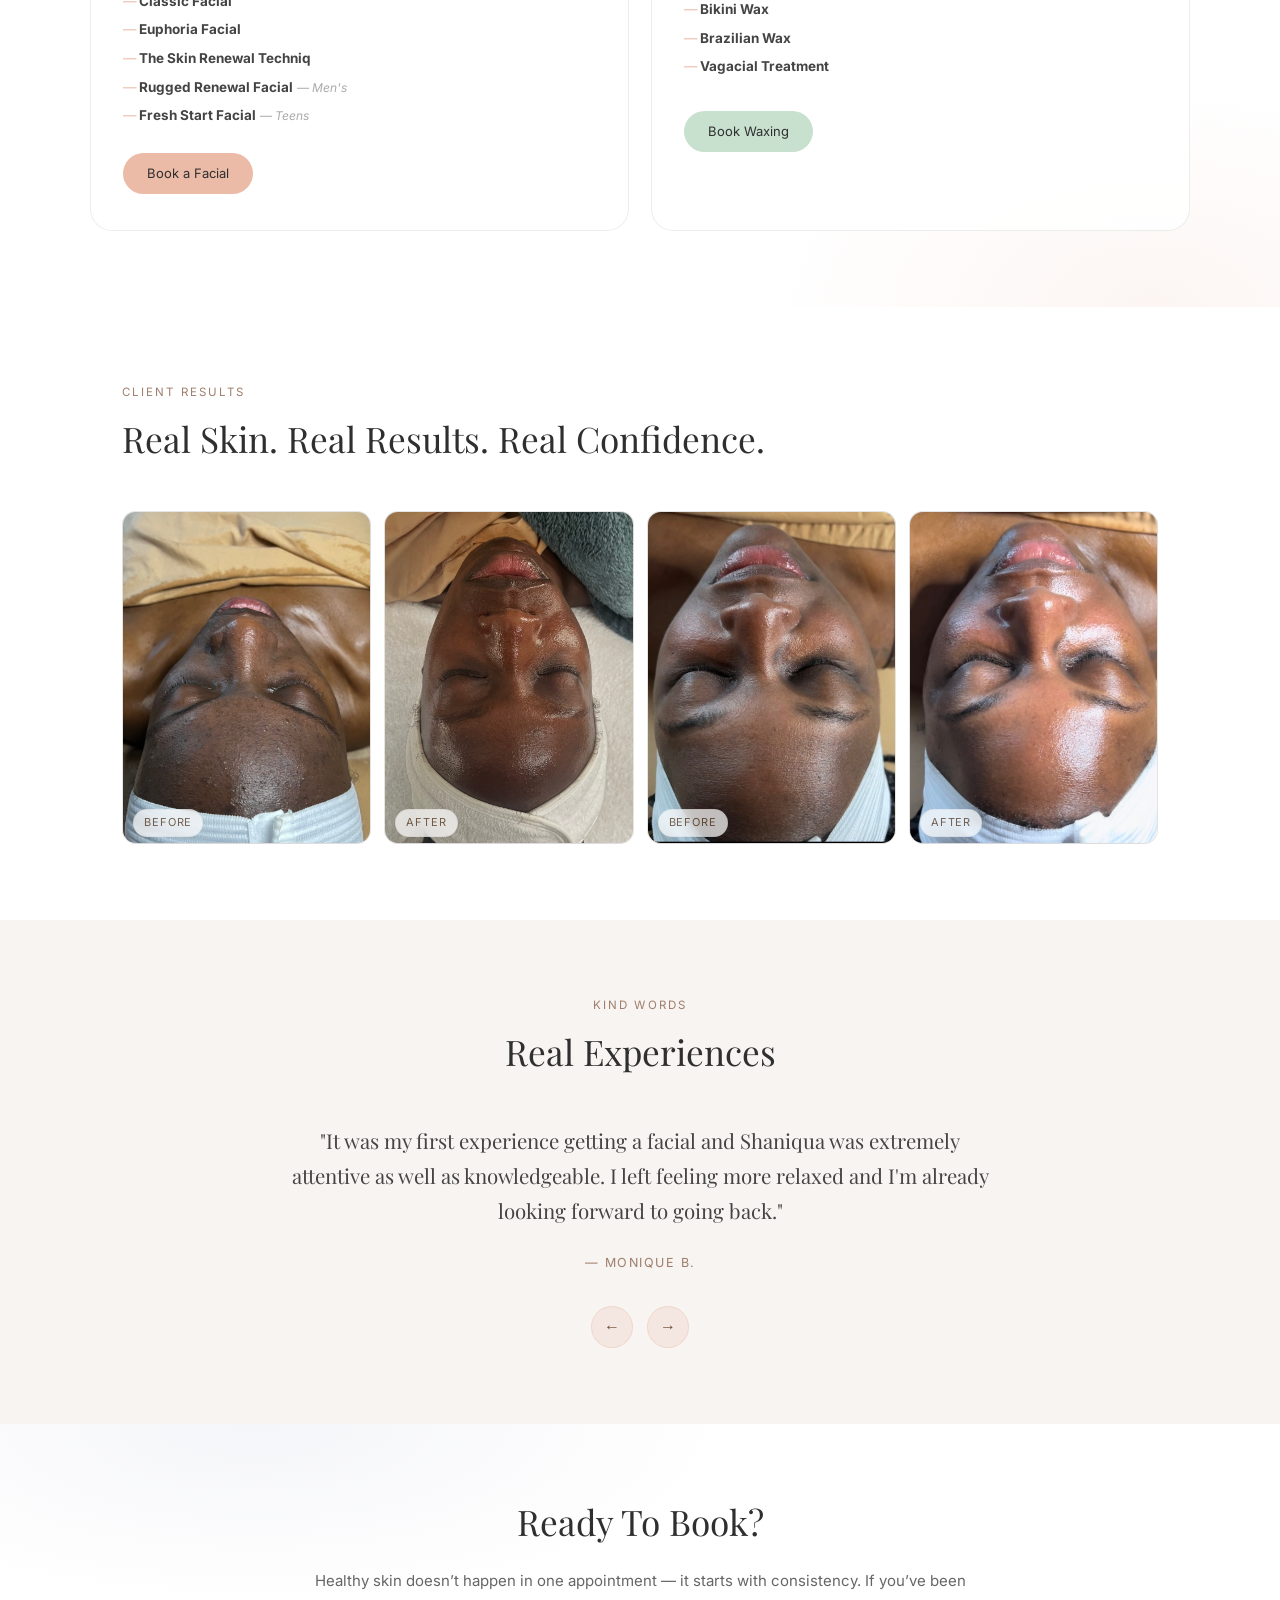
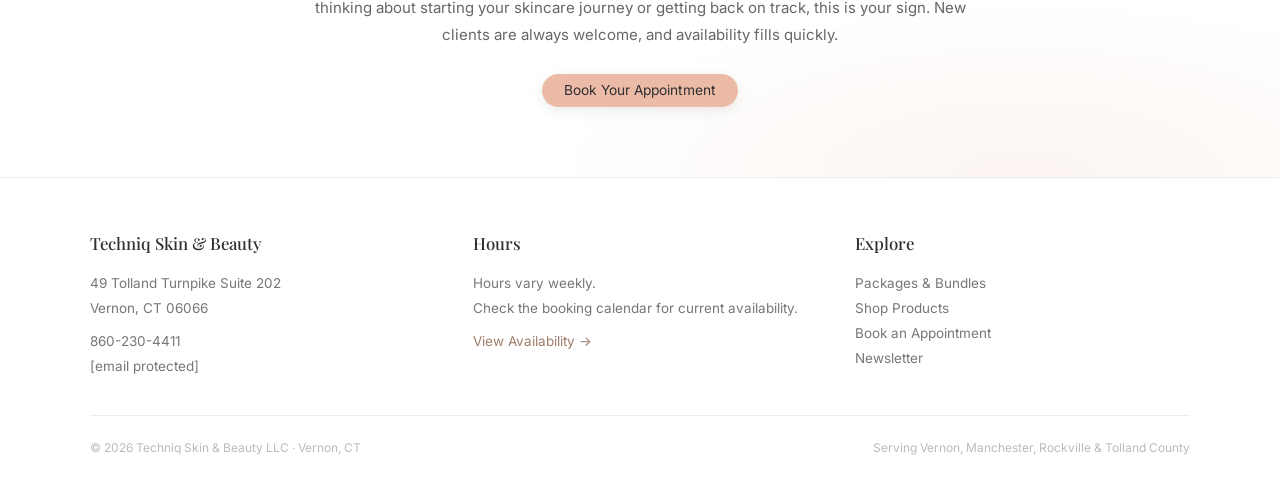
==== commit 84f5e9cd: "Add files via upload" ====
--- a/index.html
+++ b/index.html
@@ -457,42 +457,60 @@
 .story-strip {
   border-top: 1px solid rgba(0,0,0,0.07);
   border-bottom: 1px solid rgba(0,0,0,0.07);
-  padding: 32px 32px 56px;
+  padding: 72px 32px;
   background: rgba(255,255,255,0.55);
+  text-align: center;
 }
 
 .story-inner {
-  max-width: 1100px;
+  max-width: 720px;
   margin: 0 auto;
-  display: grid;
-  grid-template-columns: 170px minmax(0, 1fr);
-  gap: 28px;
-  align-items: start;
+  display: flex;
+  flex-direction: column;
+  align-items: center;
+  gap: 0;
+}
+
+.story-eyebrow {
+  font-size: 0.72rem;
+  text-transform: uppercase;
+  letter-spacing: 0.18em;
+  color: #9f7e6b;
+  margin-bottom: 14px;
+  display: block;
 }
 
 .story-label-col {
   font-family: 'Playfair Display', serif;
-  font-size: 1.9rem;
+  font-size: 2.2rem;
   font-weight: 400;
-  color: #9f7e6b;
+  color: #2f2f2f;
   line-height: 1.2;
+  margin-bottom: 28px;
+}
+
+.story-divider {
+  width: 48px;
+  height: 1.5px;
+  background: #EBBBA8;
+  border: none;
+  margin: 0 auto 32px;
 }
 
 .story-text {
-  max-width: 900px;
-  font-size: 15px;
-  line-height: 1.75;
+  font-size: 15.5px;
+  line-height: 1.85;
   color: #555;
   font-weight: 300;
+  text-align: center;
 }
 
 .story-text p {
-  margin: 0 0 12px;
-  line-height: 1.75;
+  margin: 0 0 16px;
 }
 
 .story-text p:last-child {
-  margin-bottom: 100;
+  margin-bottom: 0;
 }
 
     /* ── SERVICES ── */
@@ -861,14 +879,15 @@
 <!-- ══ OUR STORY ══ -->
 <div class="story-strip">
   <div class="story-inner">
-    <div class="story-label-col">Our<br>Story</div>
-  <div class="story-text">
-  <p>Techniq Skin & Beauty was created with one goal in mind: real results that last.</p>
-
-  <p>Located in Vernon, CT, and proudly serving clients from Vernon, Manchester, Rockville, and surrounding areas, every service is built on a results-driven approach tailored to your unique skin.</p>
-
-  <p>No rushed treatments. No guesswork. Every appointment begins with a thoughtful consultation to understand your skin, your concerns, and your goals—so we can create a treatment plan focused on long-term progress, not temporary results.</p>
-</div>
+    <span class="story-eyebrow">Who We Are</span>
+    <div class="story-label-col">Our Story</div>
+    <hr class="story-divider">
+    <div class="story-text">
+      <p>Techniq Skin &amp; Beauty was created with one goal in mind: real results that last.</p>
+      <p>Located in Vernon, CT, and proudly serving clients from Vernon, Manchester, Rockville, and surrounding areas, every service is built on a results-driven approach tailored to your unique skin.</p>
+      <p>No rushed treatments. No guesswork. Every appointment begins with a thoughtful consultation to understand your skin, your concerns, and your goals — so we can create a treatment plan focused on long-term progress, not temporary results.</p>
+    </div>
+  </div>
 </div>
 
 <!-- ══ SERVICES ══ -->
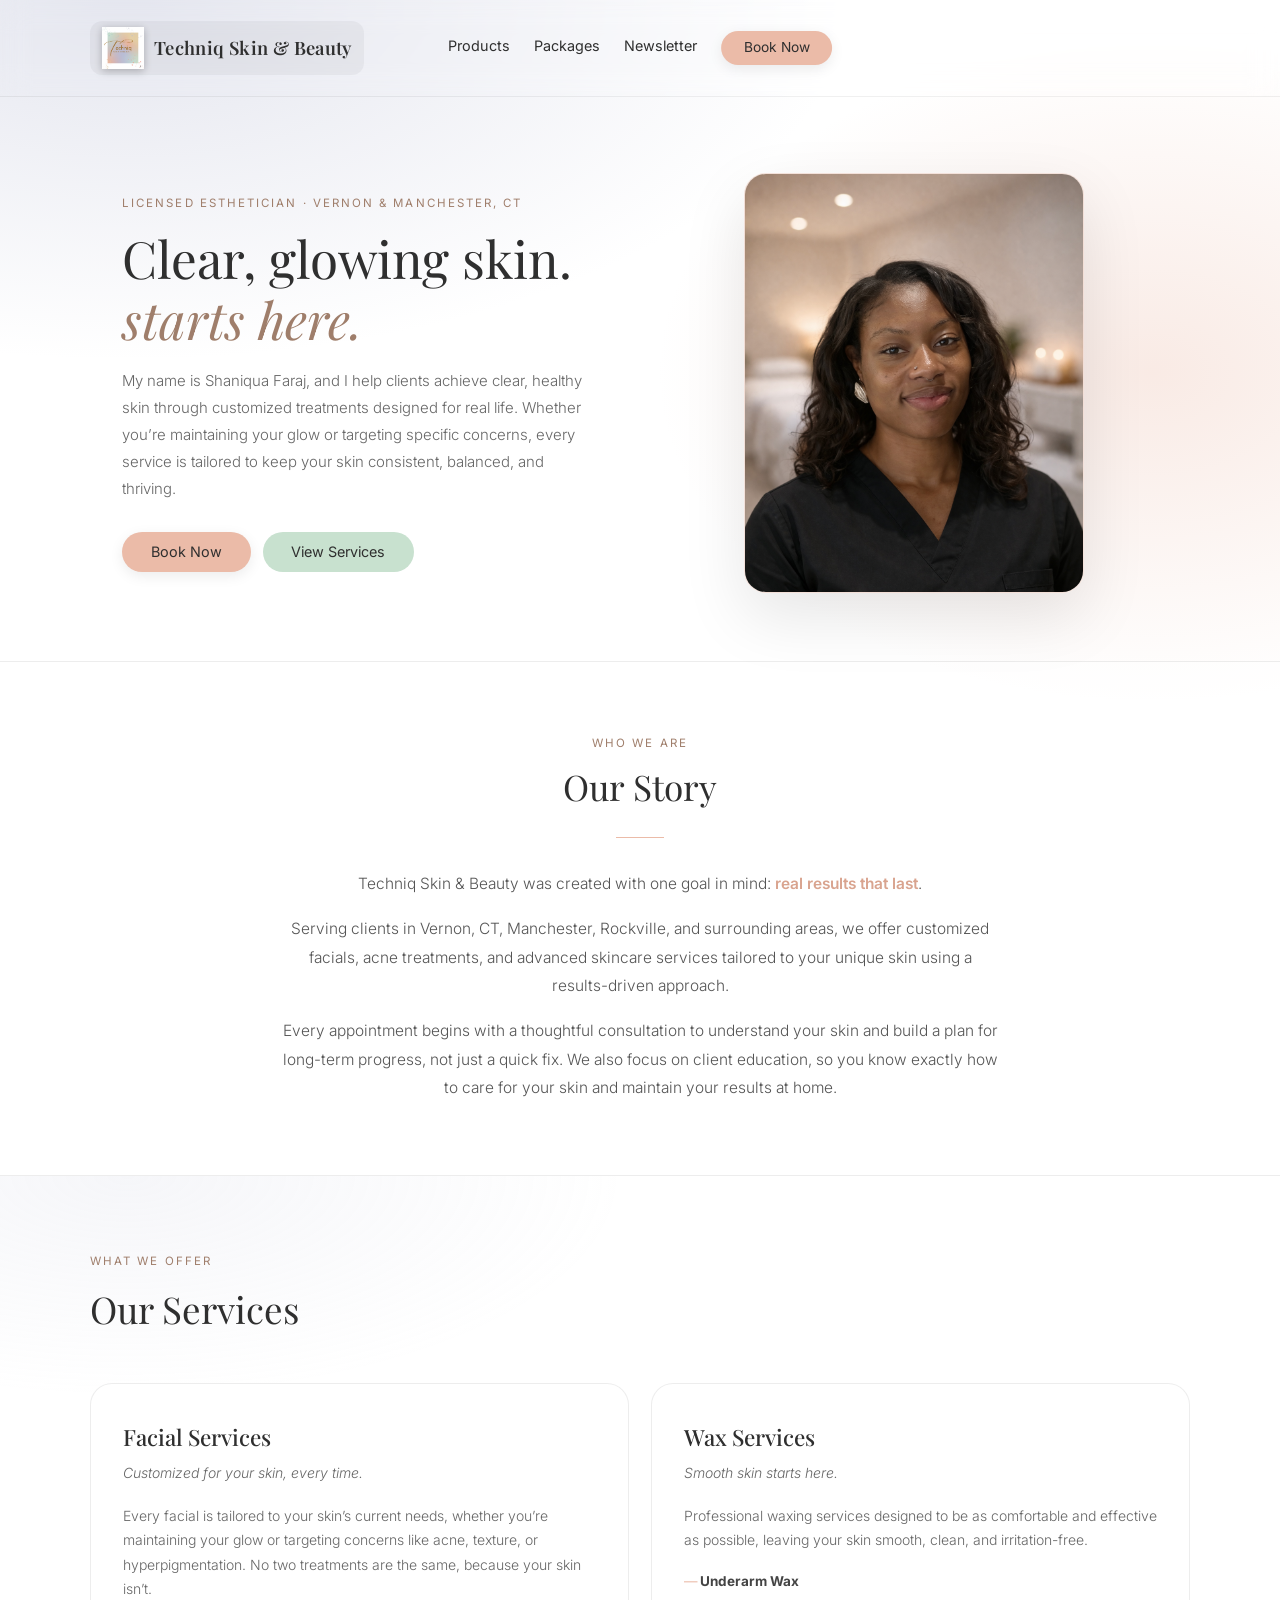
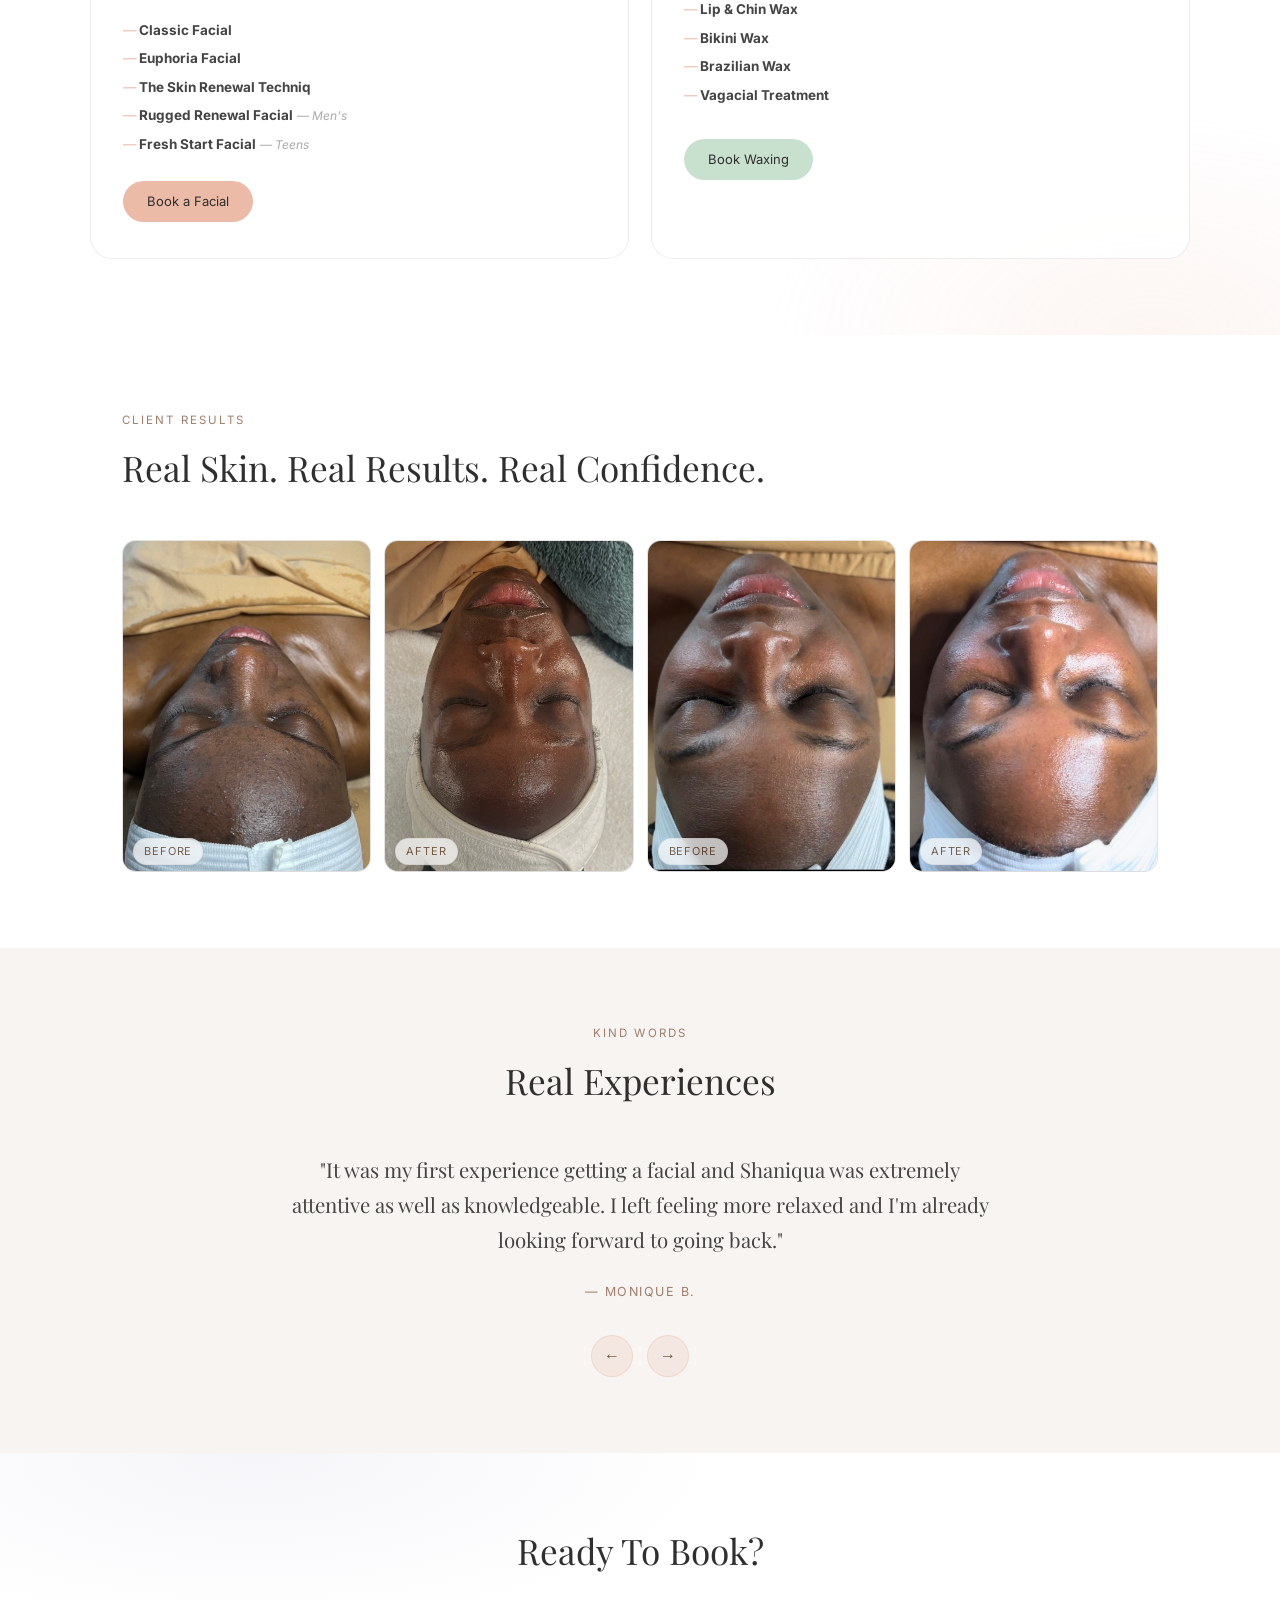
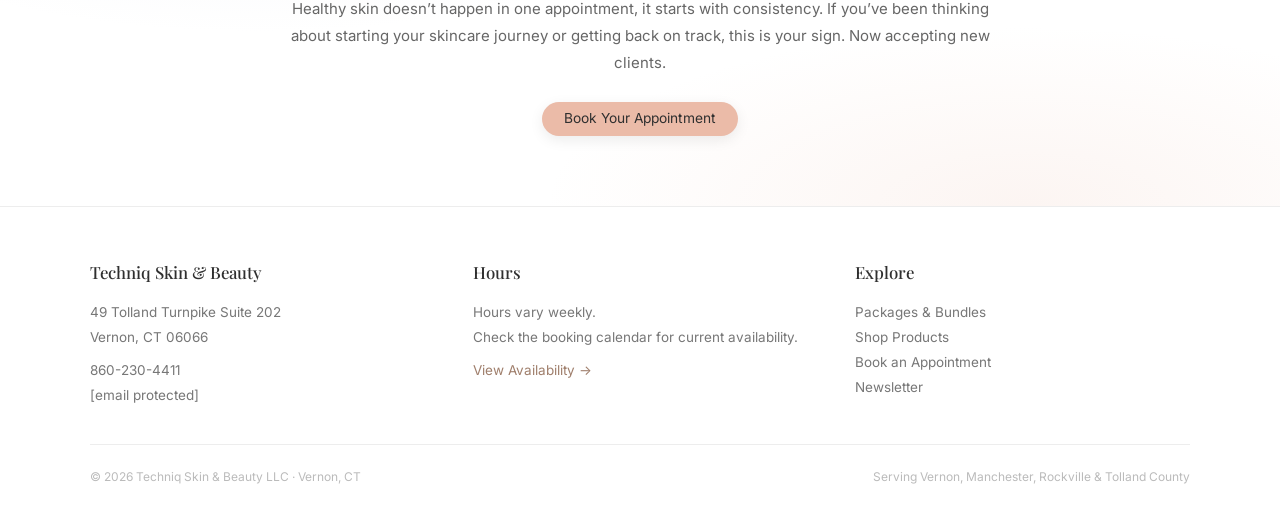
==== commit 09a6c795: "Add files via upload" ====
--- a/index.html
+++ b/index.html
@@ -316,6 +316,50 @@
   font-family: 'Inter', sans-serif;
 }
 
+/* ── MOBILE DRAWER (phone only) ── */
+@media (max-width: 700px) {
+  .mobile-menu {
+    top: 0;
+    left: auto;
+    right: 0;
+    bottom: auto;
+    width: 260px;
+    border-radius: 0 0 0 18px;
+    background: rgba(255,255,255,0.98);
+    backdrop-filter: blur(16px);
+    -webkit-backdrop-filter: blur(16px);
+    box-shadow: -4px 8px 32px rgba(0,0,0,0.13);
+    padding: 70px 24px 28px;
+    align-items: flex-start;
+    justify-content: flex-start;
+    gap: 0;
+    transform: translateY(-110%);
+    transition: transform 0.32s cubic-bezier(0.4, 0, 0.2, 1);
+    display: flex !important;
+    z-index: 149;
+  }
+
+  .mobile-menu.open {
+    transform: translateY(0);
+  }
+
+  .mobile-menu a {
+    font-size: 1.1rem;
+    padding: 13px 0;
+    text-align: left;
+    border-bottom: 1px solid rgba(0,0,0,0.07);
+    width: 100%;
+  }
+
+  .mobile-menu .mobile-book {
+    margin-top: 16px;
+    padding: 12px 24px;
+    font-size: 0.9rem;
+    text-align: center;
+    width: 100%;
+  }
+}
+
 /* ── MOBILE ── */
 @media (max-width: 700px) {
   .header {
@@ -356,6 +400,15 @@
     display: flex;
     flex-shrink: 0;
     margin-left: 8px;
+    position: fixed;
+    top: 10px;
+    right: 14px;
+    z-index: 300;
+    background: rgba(255,255,255,0.92);
+    border-radius: 10px;
+    box-shadow: 0 2px 10px rgba(0,0,0,0.08);
+    width: 40px;
+    height: 40px;
   }
 }
 
@@ -809,6 +862,10 @@
     .floating-book-btn.pulse {
       animation: pulse 2s ease-in-out infinite;
     }
+    .highlight {
+      font-weight: 600;
+      color: #D9A48F; /* use your gold/beige accent */
+    }
 </style>
 </head>
 
@@ -883,9 +940,10 @@
     <div class="story-label-col">Our Story</div>
     <hr class="story-divider">
     <div class="story-text">
-      <p>Techniq Skin &amp; Beauty was created with one goal in mind: real results that last.</p>
-      <p>Located in Vernon, CT, and proudly serving clients from Vernon, Manchester, Rockville, and surrounding areas, every service is built on a results-driven approach tailored to your unique skin.</p>
-      <p>No rushed treatments. No guesswork. Every appointment begins with a thoughtful consultation to understand your skin, your concerns, and your goals — so we can create a treatment plan focused on long-term progress, not temporary results.</p>
+      <p>Techniq Skin &amp; Beauty was created with one goal in mind: 
+  <span class="highlight">real results that last</span>.</p>
+      <p>Serving clients in Vernon, CT, Manchester, Rockville, and surrounding areas, we offer customized facials, acne treatments, and advanced skincare services tailored to your unique skin using a results-driven approach.</p>
+      <p>Every appointment begins with a thoughtful consultation to understand your skin and build a plan for long-term progress, not just a quick fix. We also focus on client education, so you know exactly how to care for your skin and maintain your results at home.</p>
     </div>
   </div>
 </div>
@@ -989,7 +1047,7 @@
   <div class="final-cta-inner">
     <h2>Ready To Book?</h2>
    <p>
-      Healthy skin doesn’t happen in one appointment — it starts with consistency. If you’ve been thinking about starting your skincare journey or getting back on track, this is your sign. New clients are always welcome, and availability fills quickly.
+    Healthy skin doesn’t happen in one appointment, it starts with consistency. If you’ve been thinking about starting your skincare journey or getting back on track, this is your sign. Now accepting new clients. </p>
     </p>
     <a href="https://book.squareup.com/appointments/akl2v1sa6lvvyg/location/LPYHQ6EDHX53D/services" class="btn-primary">
       Book Your Appointment
@@ -1037,15 +1095,21 @@
     hamburger.addEventListener('click', () => {
       hamburger.classList.toggle('open');
       mobileMenu.classList.toggle('open');
-      document.body.style.overflow = mobileMenu.classList.contains('open') ? 'hidden' : '';
     });
 
     mobileMenu.querySelectorAll('a').forEach((a) => {
       a.addEventListener('click', () => {
         hamburger.classList.remove('open');
         mobileMenu.classList.remove('open');
-        document.body.style.overflow = '';
       });
+    });
+
+    // Close drawer when clicking outside
+    document.addEventListener('click', (e) => {
+      if (!mobileMenu.contains(e.target) && !hamburger.contains(e.target)) {
+        hamburger.classList.remove('open');
+        mobileMenu.classList.remove('open');
+      }
     });
   }
 
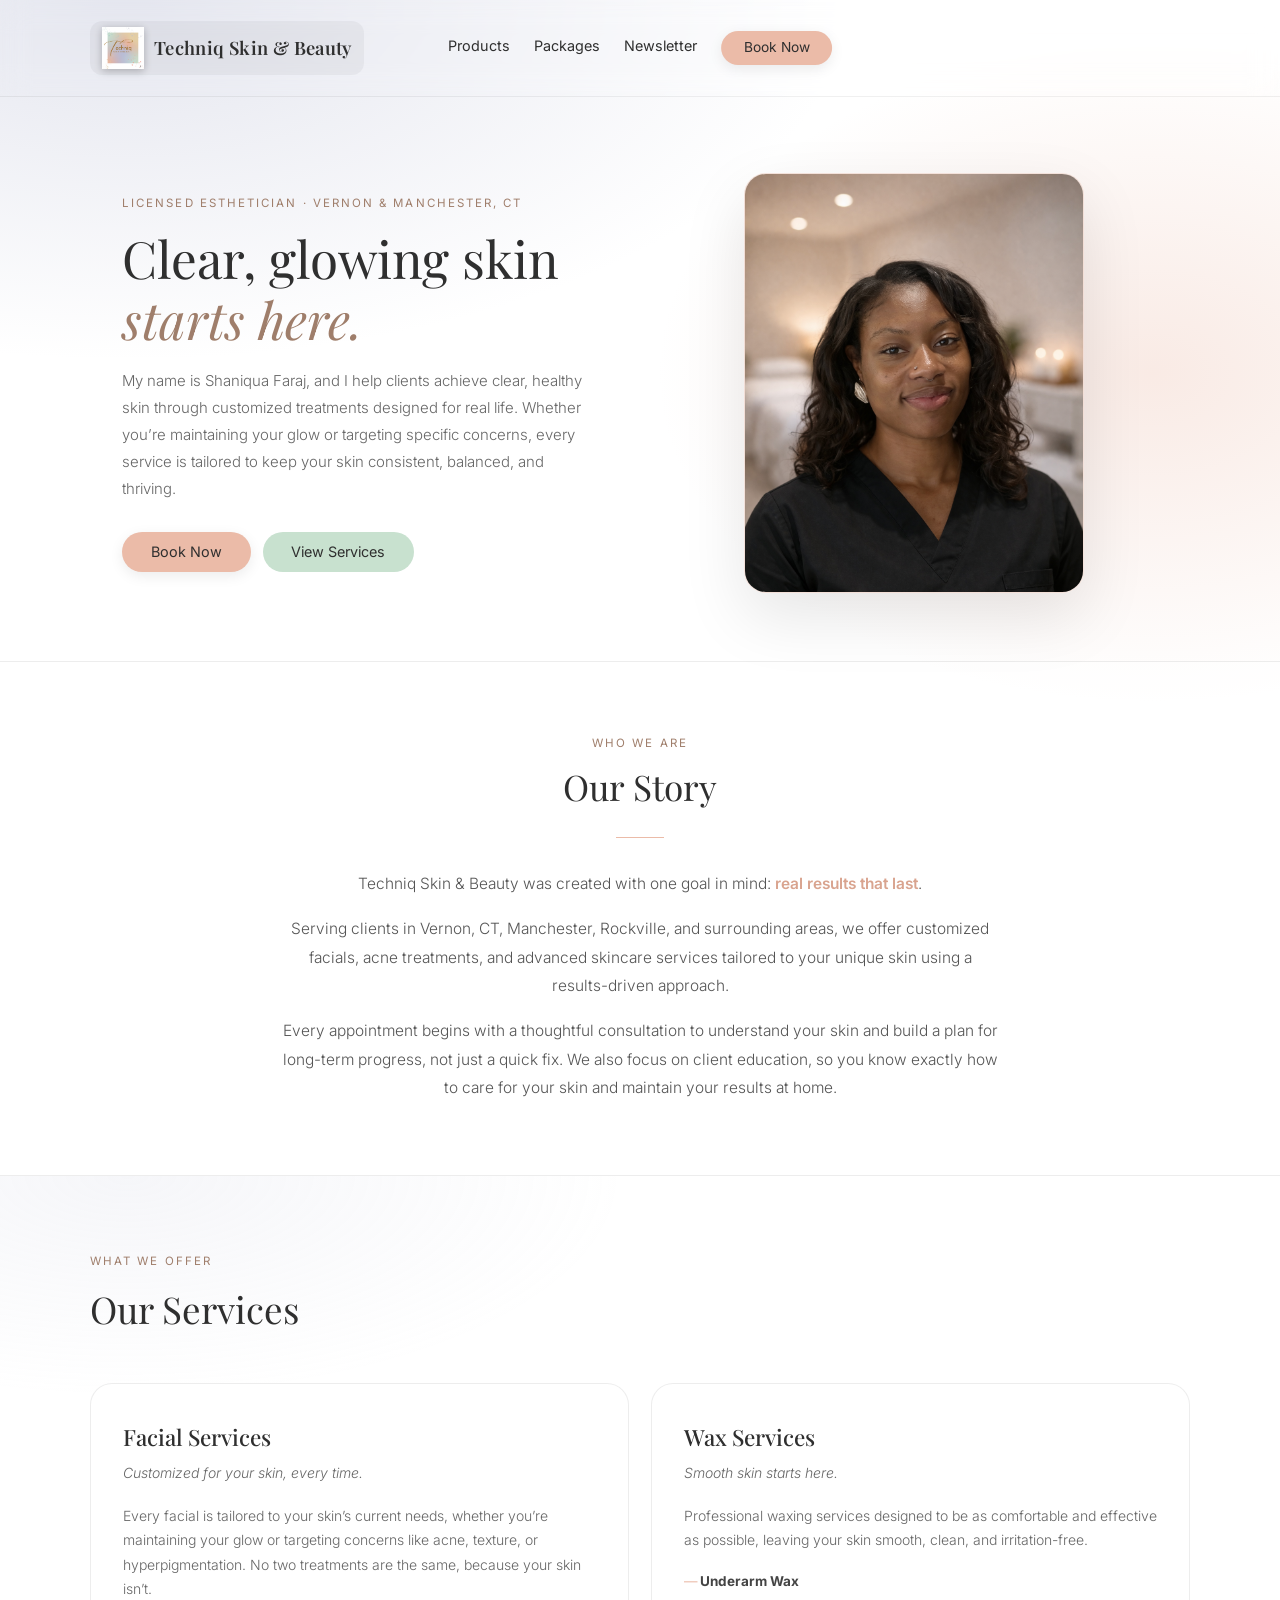
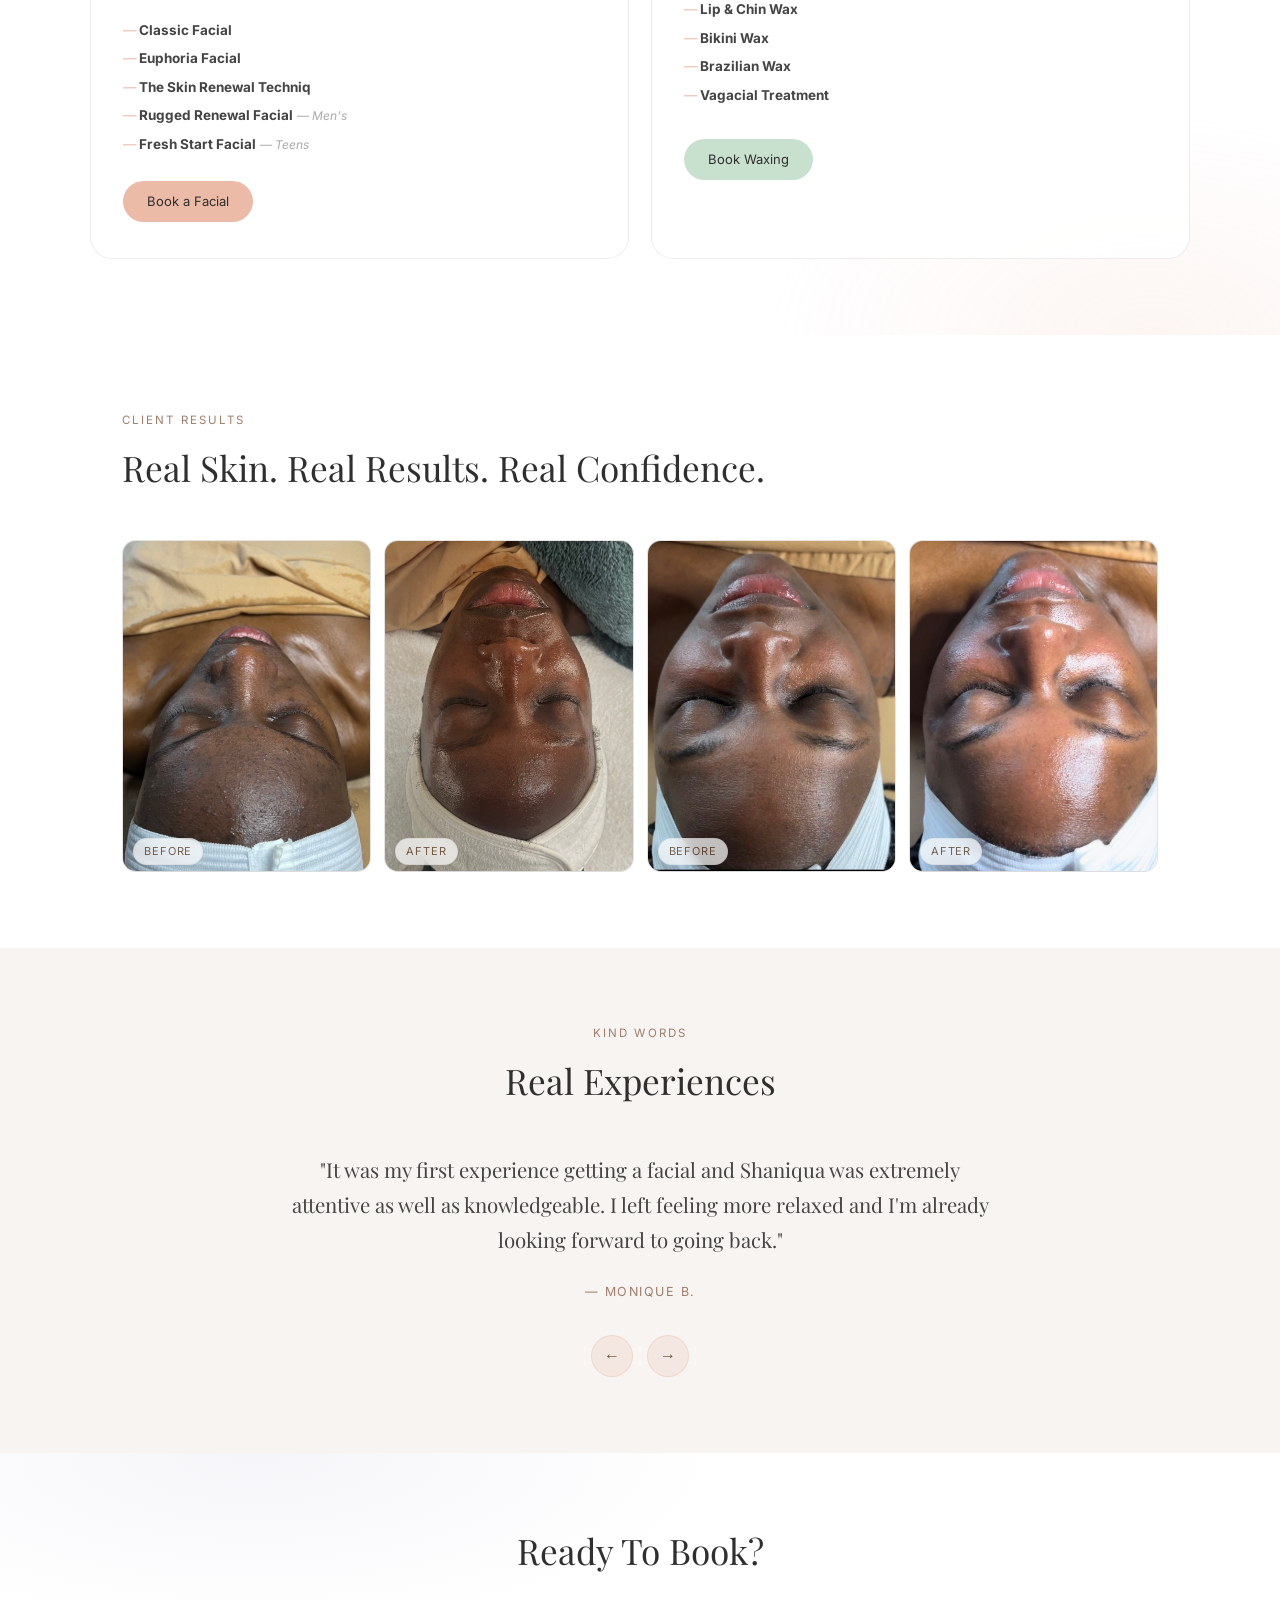
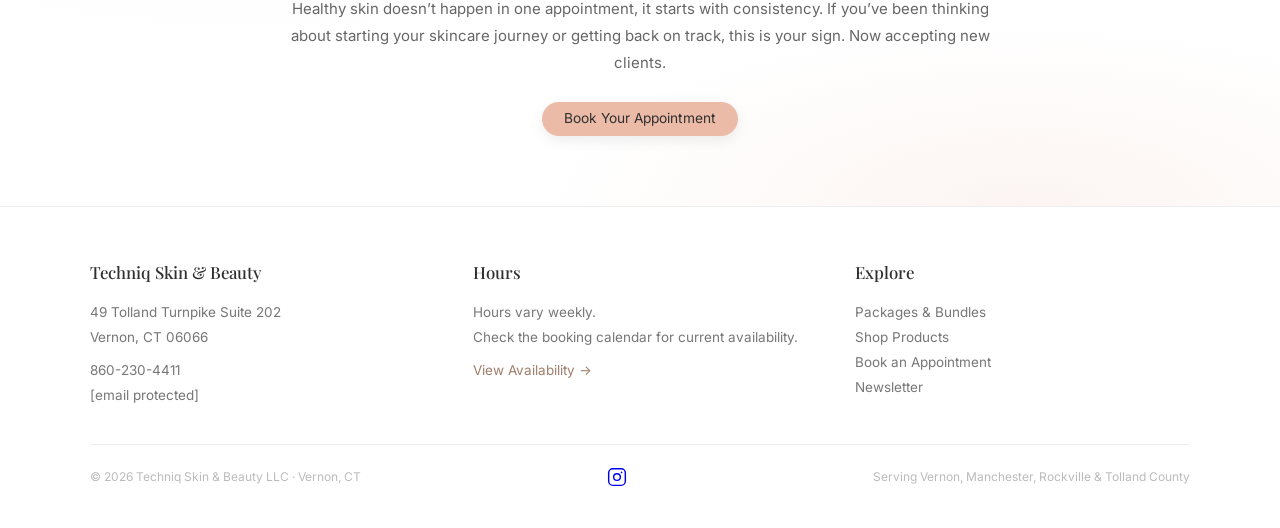
==== commit 9a0fae24: "Add files via upload" ====
--- a/index.html
+++ b/index.html
@@ -231,6 +231,7 @@
 
 /* ── HAMBURGER ── */
 .hamburger {
+  flex-shrink: 0;
   display: none;
   margin-left: auto;
   flex-direction: column;
@@ -316,50 +317,6 @@
   font-family: 'Inter', sans-serif;
 }
 
-/* ── MOBILE DRAWER (phone only) ── */
-@media (max-width: 700px) {
-  .mobile-menu {
-    top: 0;
-    left: auto;
-    right: 0;
-    bottom: auto;
-    width: 260px;
-    border-radius: 0 0 0 18px;
-    background: rgba(255,255,255,0.98);
-    backdrop-filter: blur(16px);
-    -webkit-backdrop-filter: blur(16px);
-    box-shadow: -4px 8px 32px rgba(0,0,0,0.13);
-    padding: 70px 24px 28px;
-    align-items: flex-start;
-    justify-content: flex-start;
-    gap: 0;
-    transform: translateY(-110%);
-    transition: transform 0.32s cubic-bezier(0.4, 0, 0.2, 1);
-    display: flex !important;
-    z-index: 149;
-  }
-
-  .mobile-menu.open {
-    transform: translateY(0);
-  }
-
-  .mobile-menu a {
-    font-size: 1.1rem;
-    padding: 13px 0;
-    text-align: left;
-    border-bottom: 1px solid rgba(0,0,0,0.07);
-    width: 100%;
-  }
-
-  .mobile-menu .mobile-book {
-    margin-top: 16px;
-    padding: 12px 24px;
-    font-size: 0.9rem;
-    text-align: center;
-    width: 100%;
-  }
-}
-
 /* ── MOBILE ── */
 @media (max-width: 700px) {
   .header {
@@ -400,15 +357,6 @@
     display: flex;
     flex-shrink: 0;
     margin-left: 8px;
-    position: fixed;
-    top: 10px;
-    right: 14px;
-    z-index: 300;
-    background: rgba(255,255,255,0.92);
-    border-radius: 10px;
-    box-shadow: 0 2px 10px rgba(0,0,0,0.08);
-    width: 40px;
-    height: 40px;
   }
 }
 
@@ -426,6 +374,9 @@
   white-space: nowrap;
   border: none;
   cursor: pointer;
+  -webkit-appearance: none;
+  appearance: none;
+  line-height: 1;
 }
 
 .btn-primary {
@@ -910,14 +861,14 @@
   <div class="hero-left">
     <span class="hero-eyebrow">Licensed Esthetician · Vernon &amp; Manchester, CT</span>
     <h2 class="hero-tagline">
-      Clear, glowing skin.<br><em>starts here.</em>
+      Clear, glowing skin<br><em>starts here.</em>
     </h2>
     <p class="hero-sub">
     My name is Shaniqua Faraj, and I help clients achieve clear, healthy skin through customized treatments designed for real life. Whether you’re maintaining your glow or targeting specific concerns, every service is tailored to keep your skin consistent, balanced, and thriving.
     </p>
     <div class="hero-actions">
       <a href="https://book.squareup.com/appointments/akl2v1sa6lvvyg/location/LPYHQ6EDHX53D/services" class="btn-primary">Book Now</a>
-      <a href="#services" class="btn-secondary">View Services</a>
+     <a href="https://book.squareup.com/appointments/akl2v1sa6lvvyg/location/LPYHQ6EDHX53D/services" target="_blank" rel="noopener noreferrer" class="btn-secondary">View Services</a>
       
     </div>
     
@@ -1081,55 +1032,30 @@
   </div>
   <div class="footer-bottom">
     <span>© 2026 Techniq Skin &amp; Beauty LLC · Vernon, CT</span>
+    <a href="https://www.instagram.com/techniqskinandbeauty?igsh=MWFoOW8yZzMzajhuZw==" target="_blank" rel="noopener noreferrer" class="footer-insta" aria-label="Follow us on Instagram">
+      <svg xmlns="http://www.w3.org/2000/svg" width="20" height="20" viewBox="0 0 24 24" fill="none" stroke="currentColor" stroke-width="1.7" stroke-linecap="round" stroke-linejoin="round"><rect x="2" y="2" width="20" height="20" rx="5" ry="5"/><circle cx="12" cy="12" r="4"/><circle cx="17.5" cy="6.5" r="1" fill="currentColor" stroke="none"/></svg>
+    </a>
     <span>Serving Vernon, Manchester, Rockville &amp; Tolland County</span>
   </div>
 </footer>
 
 
 <script data-cfasync="false" src="/cdn-cgi/scripts/5c5dd728/cloudflare-static/email-decode.min.js"></script><script>
-  // Hamburger menu
   const hamburger = document.getElementById('hamburger');
   const mobileMenu = document.getElementById('mobileMenu');
-
   if (hamburger && mobileMenu) {
     hamburger.addEventListener('click', () => {
       hamburger.classList.toggle('open');
       mobileMenu.classList.toggle('open');
+      document.body.style.overflow = mobileMenu.classList.contains('open') ? 'hidden' : '';
     });
-
-    mobileMenu.querySelectorAll('a').forEach((a) => {
+    mobileMenu.querySelectorAll('a').forEach(a => {
       a.addEventListener('click', () => {
         hamburger.classList.remove('open');
         mobileMenu.classList.remove('open');
+        document.body.style.overflow = '';
       });
     });
-
-    // Close drawer when clicking outside
-    document.addEventListener('click', (e) => {
-      if (!mobileMenu.contains(e.target) && !hamburger.contains(e.target)) {
-        hamburger.classList.remove('open');
-        mobileMenu.classList.remove('open');
-      }
-    });
-  }
-
-  // Testimonial slider
-  const slides = document.querySelectorAll('.slide');
-  let current = 0;
-
-  function goTo(n) {
-    if (!slides.length) return;
-    slides[current].classList.remove('active');
-    current = (n + slides.length) % slides.length;
-    slides[current].classList.add('active');
-  }
-
-  const prevBtn = document.getElementById('prevBtn');
-  const nextBtn = document.getElementById('nextBtn');
-
-  if (prevBtn && nextBtn && slides.length) {
-    prevBtn.addEventListener('click', () => goTo(current - 1));
-    nextBtn.addEventListener('click', () => goTo(current + 1));
   }
 </script>
 
